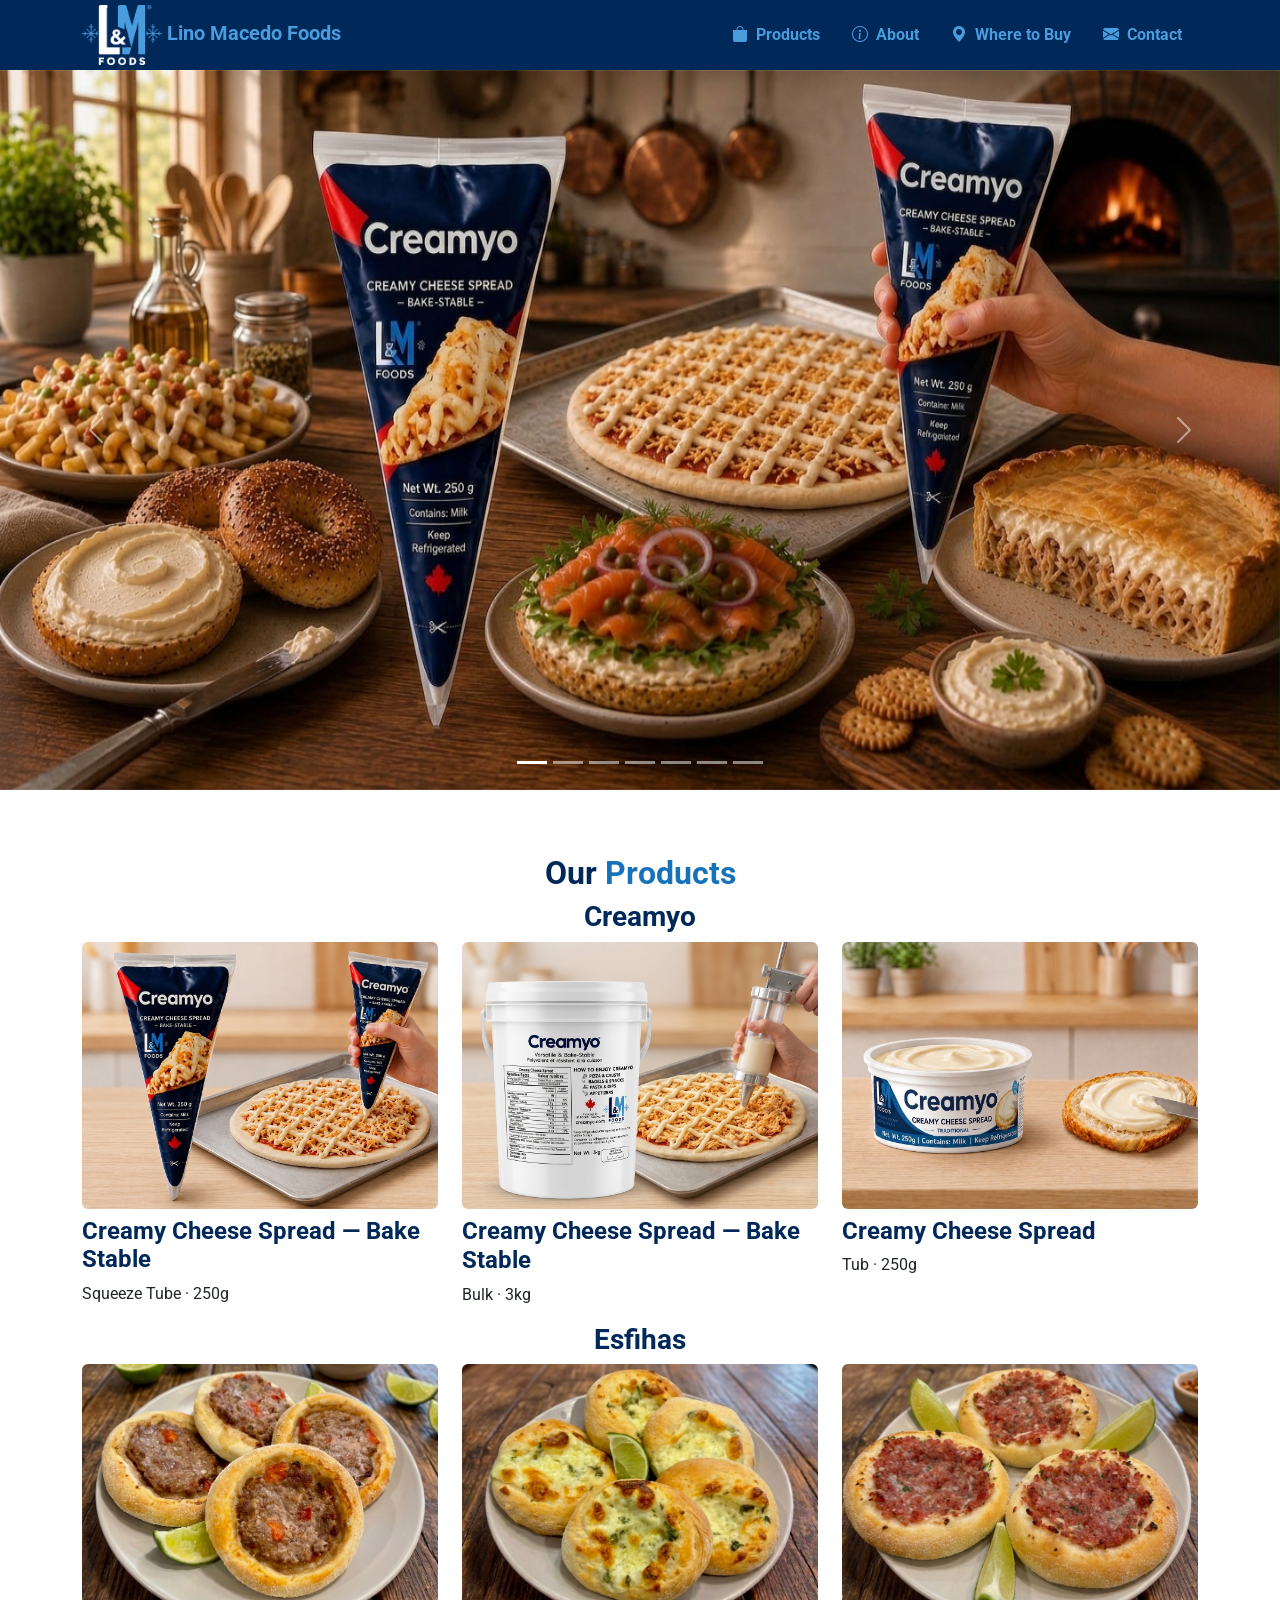
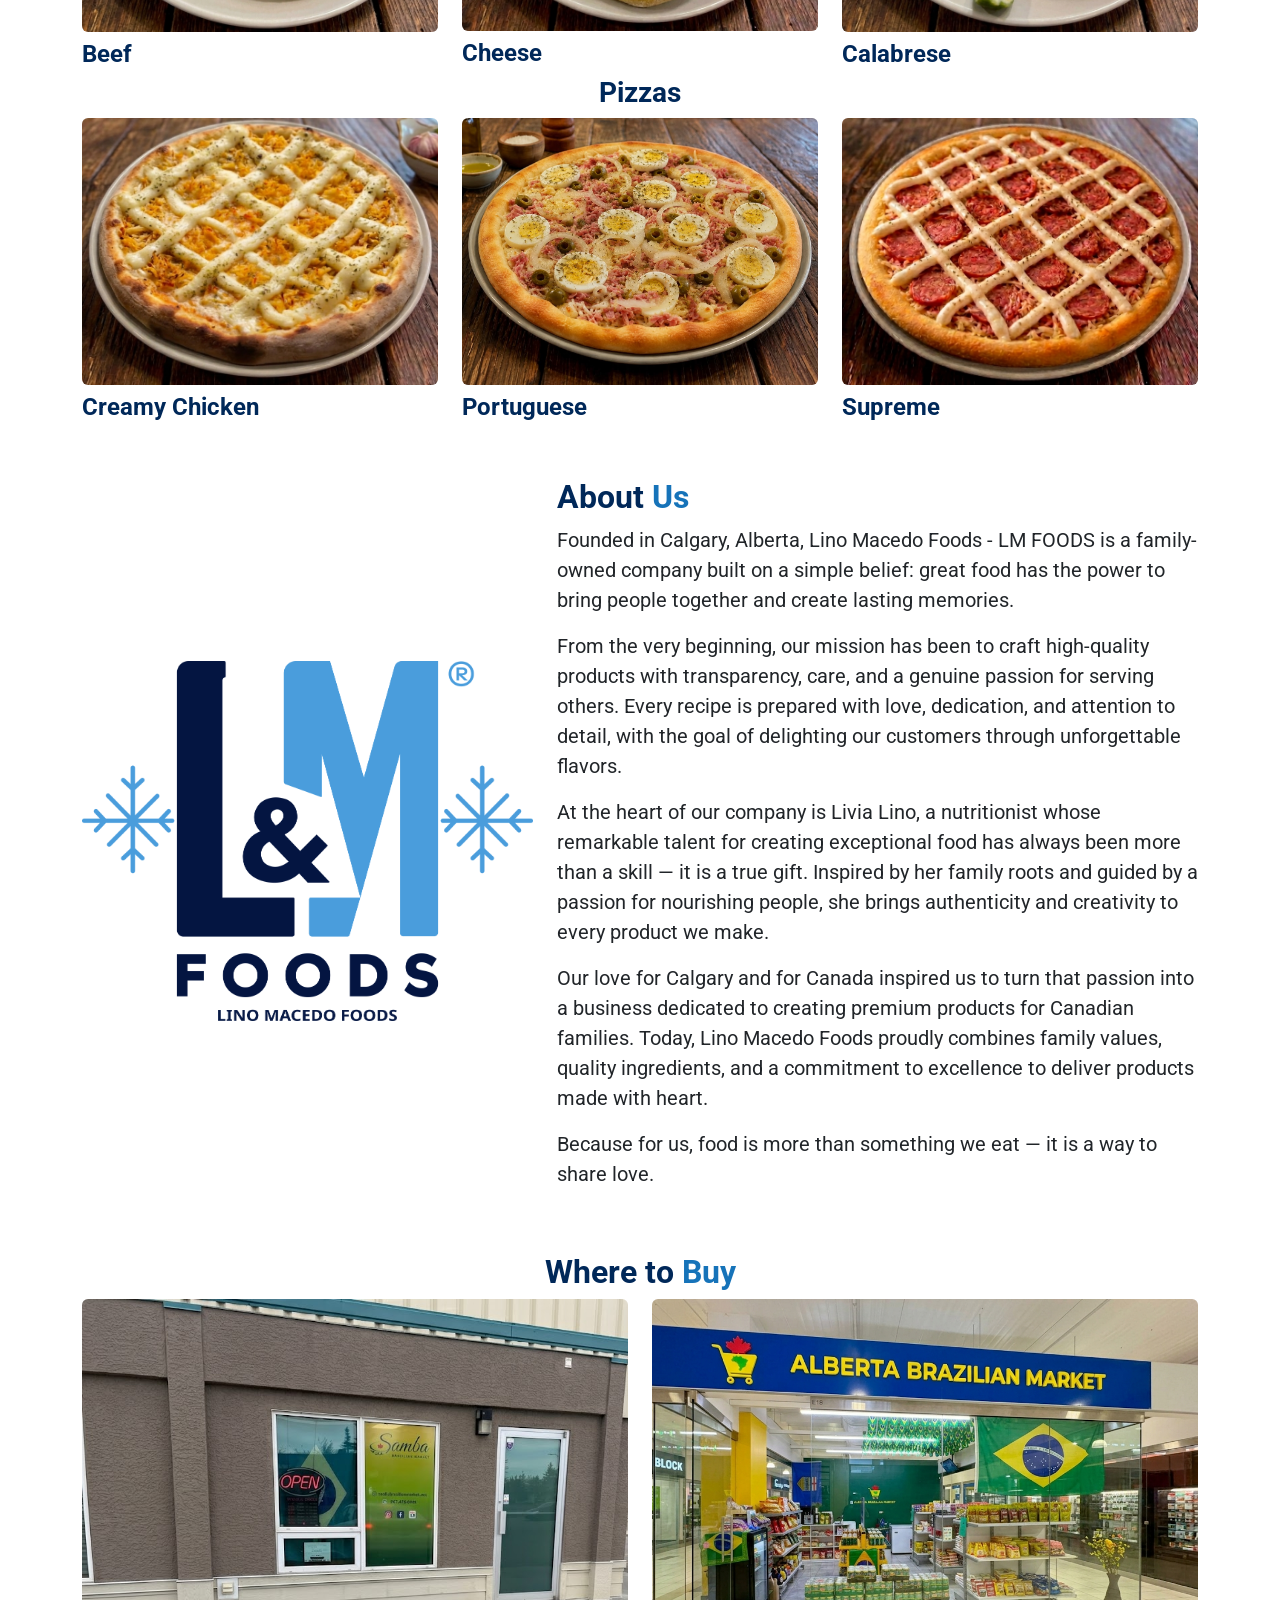
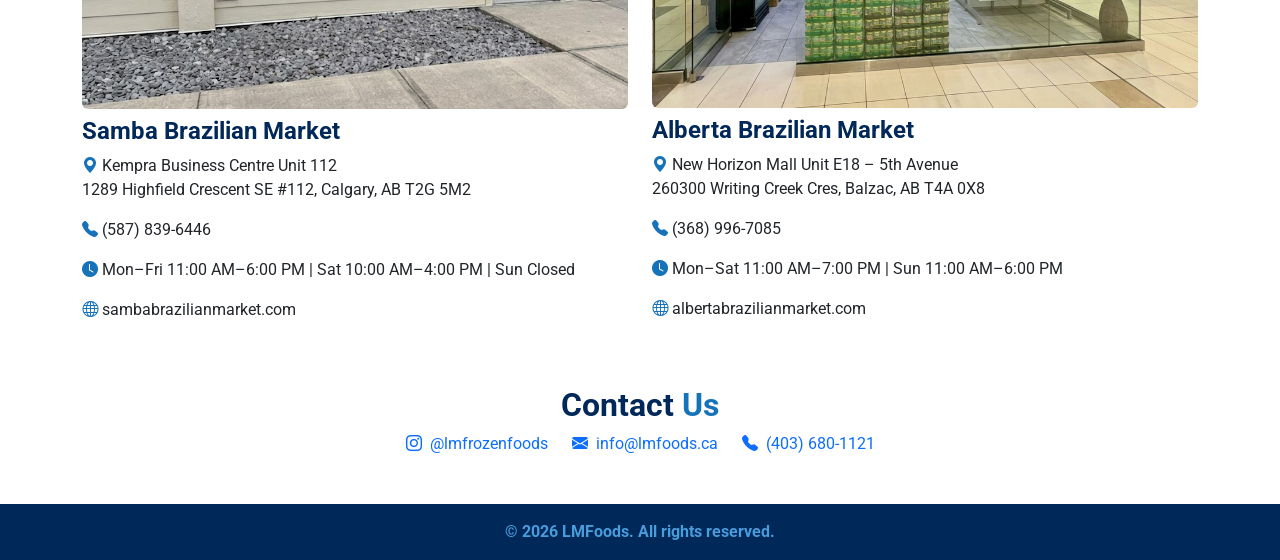
==== index.html @ 71b305c7 "adicionado telefone" ====
<!DOCTYPE html>
<html lang="pt-br">
<head>
    <meta charset="UTF-8">
    <meta name="viewport" content="width=device-width, initial-scale=1.0">
    <title>LM Foods</title>
    <link href="https://cdn.jsdelivr.net/npm/bootstrap@5.3.3/dist/css/bootstrap.min.css" rel="stylesheet" integrity="sha384-QWTKZyjpPEjISv5WaRU9OFeRpok6YctnYmDr5pNlyT2bRjXh0JMhjY6hW+ALEwIH" crossorigin="anonymous">
    <link rel="preconnect" href="https://fonts.googleapis.com">
    <link rel="preconnect" href="https://fonts.gstatic.com" crossorigin>
    <link href="https://fonts.googleapis.com/css2?family=Pacifico&family=Roboto:wght@400;700&display=swap" rel="stylesheet">
    <link rel="stylesheet" href="https://cdn.jsdelivr.net/npm/bootstrap-icons@1.11.3/font/bootstrap-icons.min.css">
    <!-- o main.css deve ser o último, pois precisa carregar os arquivos externos primeiro -->
    <link rel="stylesheet" href="css/styles.css">
</head>
<body>
    <header class="navbar navbar-expand-lg sticky-top p-0" id="cabecalho">
        <div class="container">
            <!-- m-0 retira a margem padrão do navbar-brand, centralizando o título na vertical -->
            <h1 class="navbar-brand m-0 fw-bold fs-10">
                <img src="imgs/LogoSimples_dark.png" alt="LMFoods">
                Lino Macedo Foods
            </h1>
            <button class="navbar-toggler" data-bs-toggle="collapse" data-bs-target="#menu-nav">
                <span class="navbar-dark navbar-toggler-icon"></span>
            </button>
            <nav class="navbar-collapse collapse justify-content-end" id="menu-nav">
                <!-- d-block deixa os itens um abaixo do outro, d-md-flex deixa os itens lado a lado para telas médias ou maiores -->
                <ul class="nav nav-pills d-block d-md-flex">
                    <li class="nav-item fw-bold">
                        <a href="#products" class="nav-link">
                            <i class="bi bi-bag-fill me-1"></i>
                            Products
                        </a>
                    </li>
                    <li class="nav-item fw-bold">
                        <a href="#about" class="nav-link">
                            <i class="bi bi-info-circle me-1"></i>
                            About
                        </a>
                    </li>
                    <li class="nav-item fw-bold">
                        <a href="#buy" class="nav-link">
                            <i class="bi bi-geo-alt-fill me-1"></i>
                            Where to Buy
                        </a>
                    </li>
                    <li class="nav-item fw-bold">
                        <a href="#contact" class="nav-link">
                            <i class="bi bi-envelope-fill me-1"></i>
                            Contact
                        </a>
                    </li>
                </ul>
            </nav>
        </div>
    </header>

    <!-- Todas as seções devem estar dentro dessa div com spy para funcionar o destaque da seção na navbar -->
    <div data-bs-spy="scroll" data-bs-target="cabecalho" data-bs-smooth-scroll="true">
        <section class="mb-5">
            <!-- Carousel -->
            <div class="carousel slide" data-bs-ride="carousel" id="carousel">
                <div class="carousel-inner">
                    <div class="carousel-item active" data-bs-interval="4000">
                        <img src="slides/slide_bake.png" alt="">
                    </div>
                    <div class="carousel-item" data-bs-interval="4000">
                        <img src="slides/slide_spread2.png" alt="">
                    </div>
                    <div class="carousel-item" data-bs-interval="4000">
                        <img src="slides/slide_spread.png" alt="">
                    </div>
                    <div class="carousel-item" data-bs-interval="4000">
                        <img src="slides/esfiha.png" alt="">
                    </div>
                    <div class="carousel-item" data-bs-interval="4000">
                        <img src="slides/pizza1.png" alt="">
                    </div>
                    <div class="carousel-item" data-bs-interval="4000">
                        <img src="slides/pizza2.png" alt="">
                    </div>
                    <div class="carousel-item" data-bs-interval="4000">
                        <img src="slides/pizza3.png" alt="">
                    </div>
                </div>
                
                <!-- Controles -->
                <button class="carousel-control-prev" type="button" data-bs-target="#carousel" data-bs-slide="prev">
                    <span class="carousel-control-prev-icon"></span>
                </button>
                <button class="carousel-control-next" type="button" data-bs-target="#carousel" data-bs-slide="next">
                    <span class="carousel-control-next-icon"></span>
                </button>
                
                <!-- Indicadores -->
                <div class="carousel-indicators">
                    <button type="button" data-bs-target="#carousel" data-bs-slide-to="0" class="active"></button>
                    <button type="button" data-bs-target="#carousel" data-bs-slide-to="1"></button>
                    <button type="button" data-bs-target="#carousel" data-bs-slide-to="2"></button>
                    <button type="button" data-bs-target="#carousel" data-bs-slide-to="3"></button>
                    <button type="button" data-bs-target="#carousel" data-bs-slide-to="4"></button>
                    <button type="button" data-bs-target="#carousel" data-bs-slide-to="5"></button>
                    <button type="button" data-bs-target="#carousel" data-bs-slide-to="6"></button>
                </div>
            </div>
        </section>
        <section class="pt-3" id="products">
            <!-- Products -->
            <div class="container">
                <div class="row">
                    <h2 class="fw-bold text-colored text-center">Our <span class="text-colored2">Products</span></h2>
                </div>

                <!-- Creamyo -->
                <h3 class="fw-bold text-colored text-center">Creamyo</h3>
                <div class="row mt-6">
                    <div class="col-md-4">
                        <img src="products/creamyo/bake.png" alt="" class="d-block w-100 rounded mb-2">
                        <h3 class="fw-bold text-colored fs-4">
                            <i class="bi"></i>
                            Creamy Cheese Spread — Bake Stable
                        </h3>
                        <p>Squeeze Tube · 250g</p>
                    </div>
                    <div class="col-md-4">
                        <img src="products/creamyo/bake3.png" alt="" class="d-block w-100 rounded mb-2">
                        <h3 class="fw-bold text-colored fs-4">
                            <i class="bi"></i>
                            Creamy Cheese Spread — Bake Stable
                        </h3>
                        <p>Bulk · 3kg</p>
                    </div>
                    <div class="col-md-4">
                        <img src="products/creamyo/spread.png" alt="" class="d-block w-100 rounded mb-2">
                        <h3 class="fw-bold text-colored fs-4">
                            <i class="bi"></i>
                            Creamy Cheese Spread
                        </h3>
                        <p>Tub · 250g</p>
                    </div>
                </div>

                <!-- Esfihas -->
                <h3 class="fw-bold text-colored text-center">Esfihas</h3>
                <div class="row mt-6">
                    <div class="col-md-4">
                        <img src="products/esfihas/beef.png" alt="" class="d-block w-100 rounded mb-2">
                        <h3 class="fw-bold text-colored fs-4">
                            <i class="bi"></i>
                            Beef
                        </h3>
                    </div>
                    <div class="col-md-4">
                        <img src="products/esfihas/cheese.png" alt="" class="d-block w-100 rounded mb-2">
                        <h3 class="fw-bold text-colored fs-4">
                            <i class="bi"></i>
                            Cheese
                        </h3>
                    </div>
                    <div class="col-md-4">
                        <img src="products/esfihas/calabrese.png" alt="" class="d-block w-100 rounded mb-2">
                        <h3 class="fw-bold text-colored fs-4">
                            <i class="bi"></i>
                            Calabrese
                        </h3>
                    </div>
                </div>

                <!-- Pizzas -->
                <h3 class="fw-bold text-colored text-center">Pizzas</h3>
                <div class="row mt-6">
                    <div class="col-md-4">
                        <img src="products/pizzas/chiken.png" alt="" class="d-block w-100 rounded mb-2">
                        <h3 class="fw-bold text-colored fs-4">
                            <i class="bi"></i>
                            Creamy Chicken
                        </h3>
                    </div>
                    <div class="col-md-4">
                        <img src="products/pizzas/portuguese.jpeg" alt="" class="d-block w-100 rounded mb-2">
                        <h3 class="fw-bold text-colored fs-4">
                            <i class="bi"></i>
                            Portuguese
                        </h3>
                    </div>
                    <div class="col-md-4">
                        <img src="products/pizzas/supreme.png" alt="" class="d-block w-100 rounded mb-2">
                        <h3 class="fw-bold text-colored fs-4">
                            <i class="bi"></i>
                            Supreme
                        </h3>
                    </div>
                </div>
            </div>
        </section>

        <!-- Seção About -->
        <section id="about" class="pt-5">
            <!-- <div class="py-5"> -->
                <div class="container">
                    <div class="row align-items-center">
                        <div class="col-md-5">
                            <!-- rounded deixa os cantos arredondados -->
                            <img src="imgs/logomarca_v1_crop.png" class="w-100 d-block rounded" alt="logo">
                        </div>
                        <div class="col-md-7 mt-3 mt-md-0">
                            <h2 class="fw-bold text-colored">About <span class="text-colored2">Us</span></h2>
                            <!-- <h3 class="text-colored3">Bringing the heart of Brazilian flavors to your table</h3> -->
                            <p class="fs-5">Founded in Calgary, Alberta, Lino Macedo Foods - LM FOODS is a family-owned company built on a simple belief: great food has the power to bring people together and create lasting memories.</p>

                            <p class="fs-5">From the very beginning, our mission has been to craft high-quality products with transparency, care, and a genuine passion for serving others. Every recipe is prepared with love, dedication, and attention to detail, with the goal of delighting our customers through unforgettable flavors.</p>

                            <p class="fs-5">At the heart of our company is Livia Lino, a nutritionist whose remarkable talent for creating exceptional food has always been more than a skill — it is a true gift. Inspired by her family roots and guided by a passion for nourishing people, she brings authenticity and creativity to every product we make.</p>

                            <p class="fs-5">Our love for Calgary and for Canada inspired us to turn that passion into a business dedicated to creating premium products for Canadian families. Today, Lino Macedo Foods proudly combines family values, quality ingredients, and a commitment to excellence to deliver products made with heart.</p>

                            <p class="fs-5">Because for us, food is more than something we eat — it is a way to share love.</p>
                        </div>
                    </div>
                </div>
            <!-- </div> -->
        </section>

        <!-- Seção Buy -->
        <section id="buy" class="pt-5">
            <div class="container">
                <div class="row">
                    <h2 class="fw-bold text-colored text-center">Where to <span class="text-colored2">Buy</span></h2>
                </div>
                <div class="row mt-6">
                    <div class="col-md-6">
                        <img src="places/samba.jpg" alt="" class="d-block w-100 rounded mb-2">
                        <h3 class="fw-bold text-colored fs-4">
                            <i class="bi"></i>
                            Samba Brazilian Market
                        </h3>
                        <p>
                            <i class="bi bi-geo-alt-fill icon-color"></i> Kempra Business Centre Unit 112<br> 1289 Highfield Crescent SE #112, Calgary, AB T2G 5M2
                        </p>
                        <p>
                            <i class="bi bi-telephone-fill icon-color"></i> (587) 839-6446
                        </p>
                        <p>
                            <i class="bi bi-clock-fill icon-color"></i> Mon–Fri 11:00 AM–6:00 PM | Sat 10:00 AM–4:00 PM | Sun Closed
                        </p>
                        <p>
                            <i class="bi bi-globe icon-color"></i> sambabrazilianmarket.com
                        </p>
                    </div>
                    <div class="col-md-6">
                        <img src="places/abm.png"" class="d-block w-100 rounded mb-2">
                        <h3 class="fw-bold text-colored fs-4">
                            <i class="bi"></i>
                            Alberta Brazilian Market
                        </h3>
                        <p>
                            <i class="bi bi-geo-alt-fill icon-color"></i> New Horizon Mall Unit E18 – 5th Avenue<br>
                            260300 Writing Creek Cres, Balzac, AB T4A 0X8
                        </p>
                        <p>
                            <i class="bi bi-telephone-fill icon-color"></i> (368) 996-7085
                        </p>
                        <p>
                            <i class="bi bi-clock-fill icon-color"></i> Mon–Sat 11:00 AM–7:00 PM | Sun 11:00 AM–6:00 PM
                        </p>
                        <p>
                            <i class="bi bi-globe icon-color"></i> albertabrazilianmarket.com
                        </p>
                    </div>
                </div>
            </div>
        </section>

        <!-- Seção contato -->
        <section id="contact" class="py-5">
            <div class="container">
                <div class="row">
                    <h2 class="fw-bold text-colored text-center">Contact <span class="text-colored2">Us</span></h2>
                </div>
                <div class="d-flex justify-content-center gap-4">
                    <a href="https://instagram.com/lmfrozenfoods" target="_blank" class="text-decoration-none">
                        <i class="bi bi-instagram me-1"></i>
                        @lmfrozenfoods
                    </a>

                    <a href="mailto:contato@lmfoods.com" class="text-decoration-none">
                        <i class="bi bi-envelope-fill me-1"></i>
                        info@lmfoods.ca
                    </a>

                    <a href="mailto:contato@lmfoods.com" class="text-decoration-none">
                        <i class="bi bi-telephone-fill me-1"></i>
                        (403) 680-1121
                    </a>

                </div>
            </div>
        </section>
    </div>

    <footer class="footer">
        <p class="text-center fw-bold m-0">
            © 2026 LMFoods. All rights reserved.
        </p>
    </footer>

    <script src="https://cdn.jsdelivr.net/npm/bootstrap@5.3.3/dist/js/bootstrap.bundle.min.js" integrity="sha384-YvpcrYf0tY3lHB60NNkmXc5s9fDVZLESaAA55NDzOxhy9GkcIdslK1eN7N6jIeHz" crossorigin="anonymous"></script>
</body>
</html>
---- css/styles.css ----
/* Definição de cores */
:root {
    --cor-primaria: #002859;
    --cor-secundaria: #1673b9;
    --cor-terciaria: #4a9ddc;
}

body {
    font-family: Roboto, sans-serif;
}

.footer {
    background-color: var(--cor-primaria);
    padding: 16px;

    p {
        color: var(--cor-terciaria);
        
        a {
            /* text-decoration: none; */
            color: var(--cor-terciaria);
        }
    }
}

.navbar {
    background-color: var(--cor-primaria);
}

#cabecalho .nav .nav-link.active {
    background-color: var(--cor-terciaria);
    color: var(--cor-primaria);
}

#cabecalho img {
    width: 80px;
}

#cabecalho .nav .nav-link,
.navbar-brand,
.navbar-brand:hover{
    color: var(--cor-terciaria)
}

.navbar-toggler {
    background-color: var(--cor-secundaria)
}

.carousel-item img {
    /* height: 760px; */
    height: 720px;
    width: 100%;
}

.section-title {
    /* font-family: Pacifico, cursive; */
}

.text-colored {
    color: var(--cor-primaria);
}

.text-colored2 {
    color: var(--cor-secundaria);
}

.text-colored3 {
    color: var(--cor-terciaria);
}

/* Adicionar seções alternadas com o fundo colorido */
#sobre,
#cardapio,
#produtos {
    background-color: var(--cor-secundaria)
}

.nav-cardapio .nav-link.active,
.nav-cardapio .nav-link.active:hover,
#contato button {
    background-color: var(--cor-primaria);
    color: var(--cor-terciaria)
}

.nav-cardapio .nav-link:hover {
    color: var(--cor-primaria);
}

.social-link li {
    text-decoration: none;
    display: inline;
}

.social-link a {
    text-decoration: none;
}

.icon-color {
    color: var(--cor-secundaria);
}

@media (max-width: 767px){
    .carousel-item img {
        /* height: 160px; */
        height: 152px;
    }
}

/* #produtos {
    height: 768px;
} */
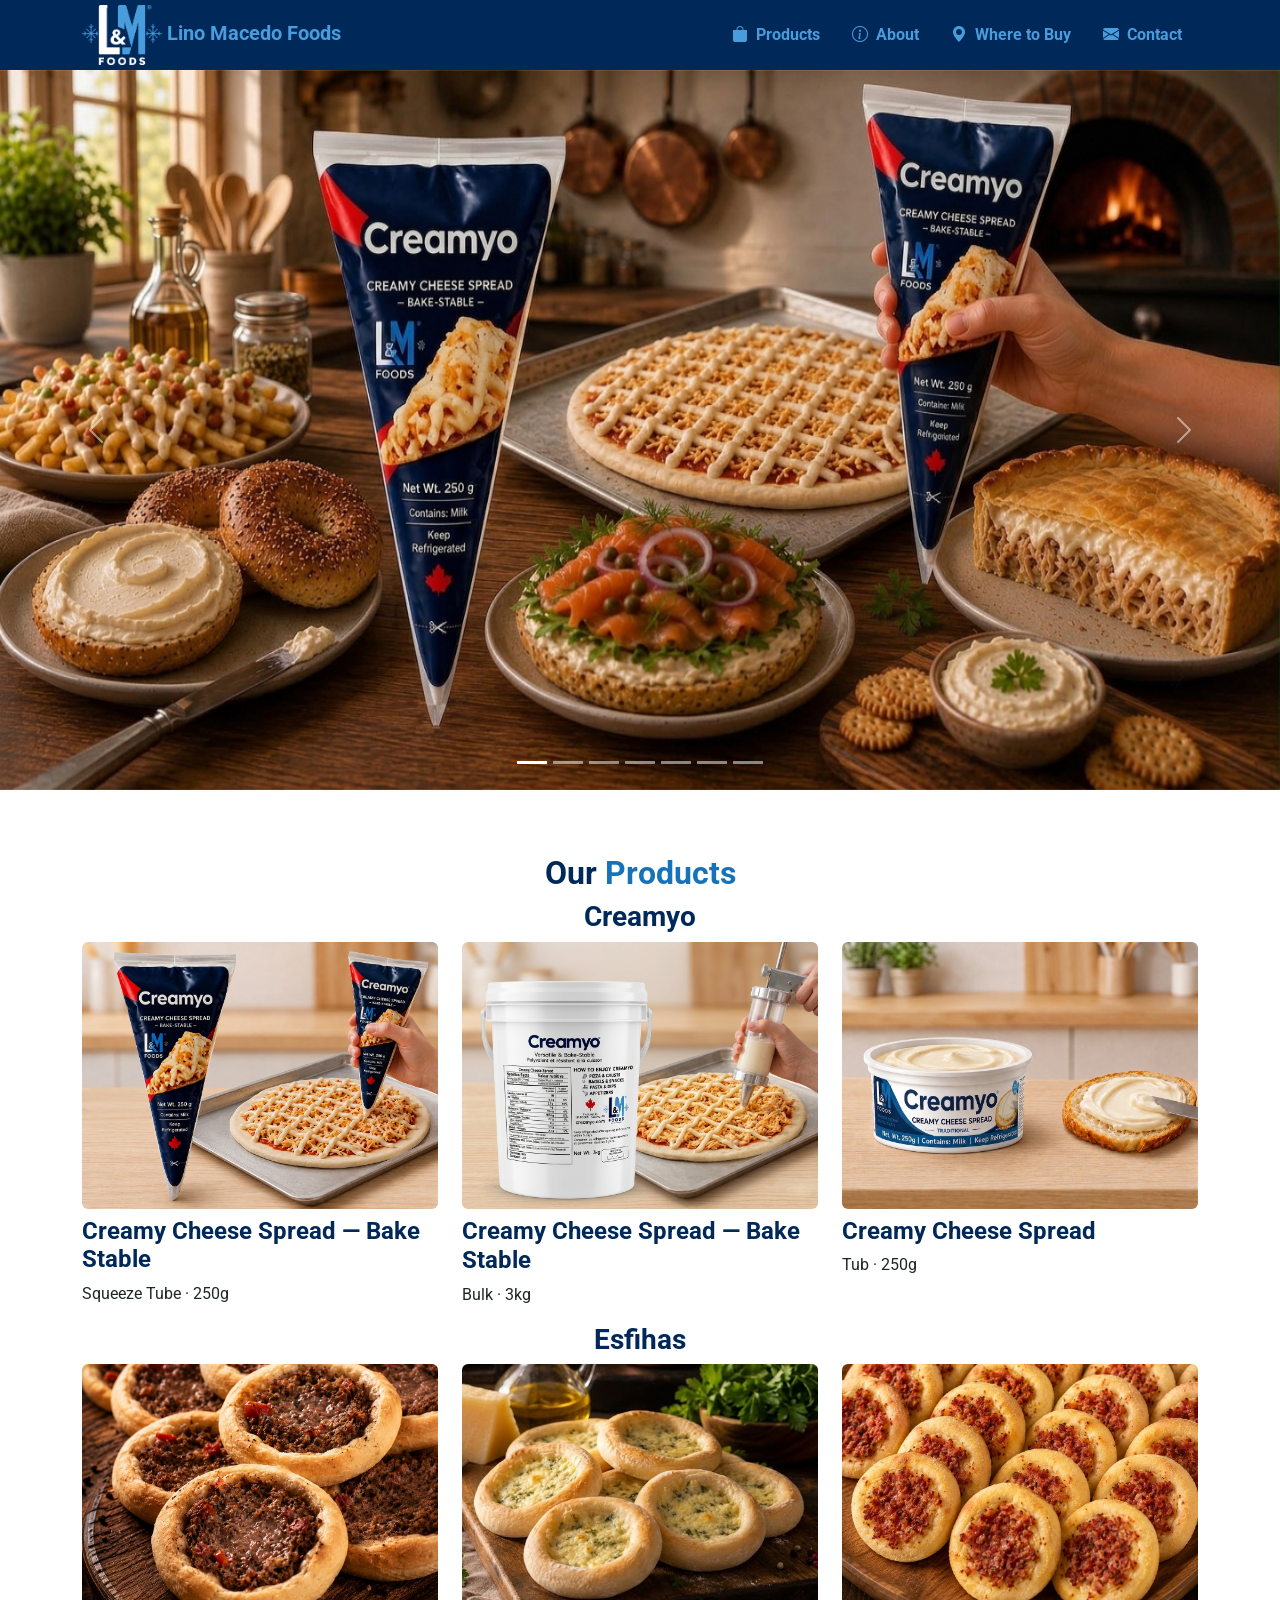
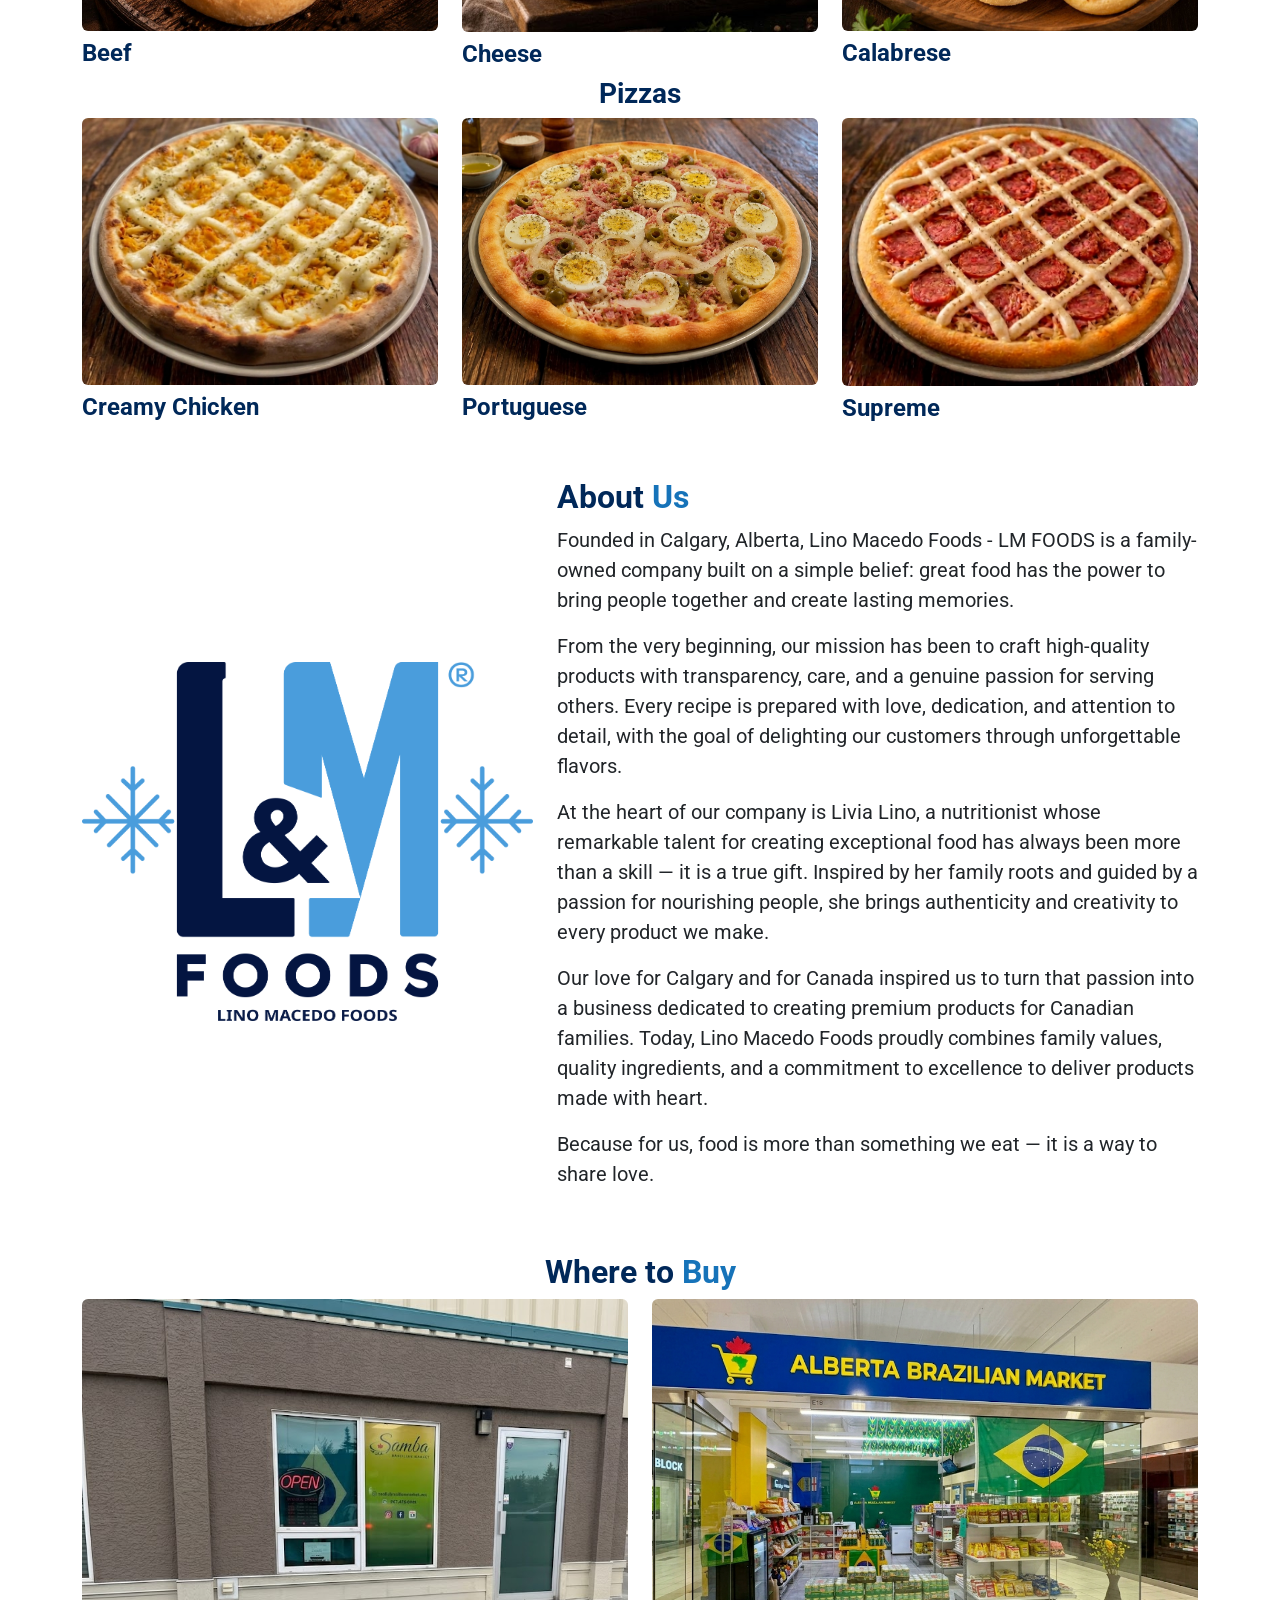
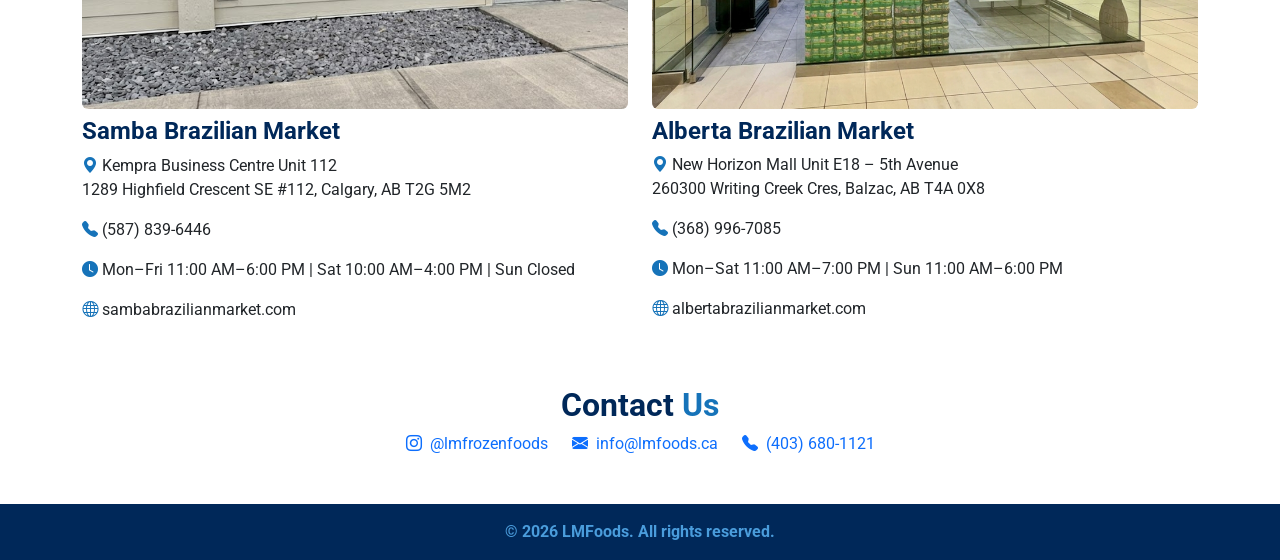
==== commit df9addcf: "favicon" ====
--- a/index.html
+++ b/index.html
@@ -11,6 +11,7 @@
     <link rel="stylesheet" href="https://cdn.jsdelivr.net/npm/bootstrap-icons@1.11.3/font/bootstrap-icons.min.css">
     <!-- o main.css deve ser o último, pois precisa carregar os arquivos externos primeiro -->
     <link rel="stylesheet" href="css/styles.css">
+    <link rel="icon" type="image/png" sizes="32x32" href="imgs/favicon/favicon.png">
 </head>
 <body>
     <header class="navbar navbar-expand-lg sticky-top p-0" id="cabecalho">
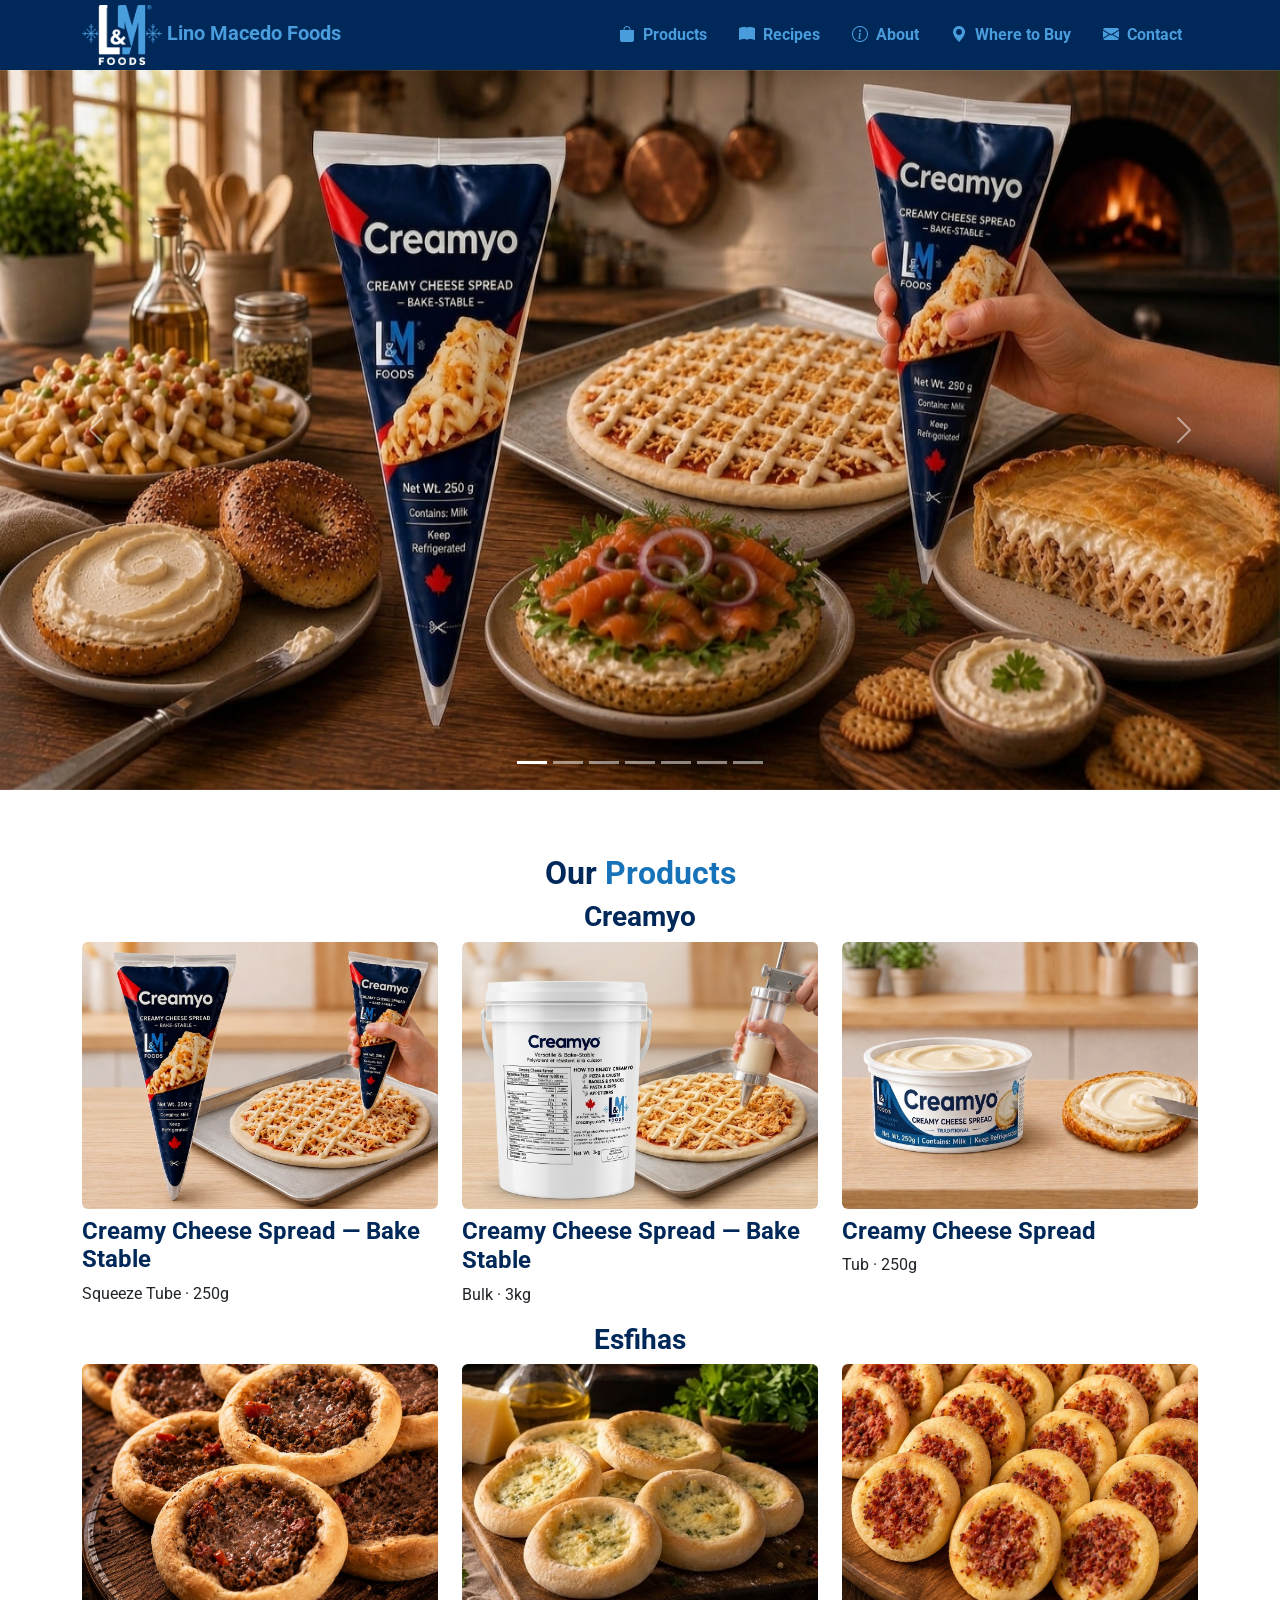
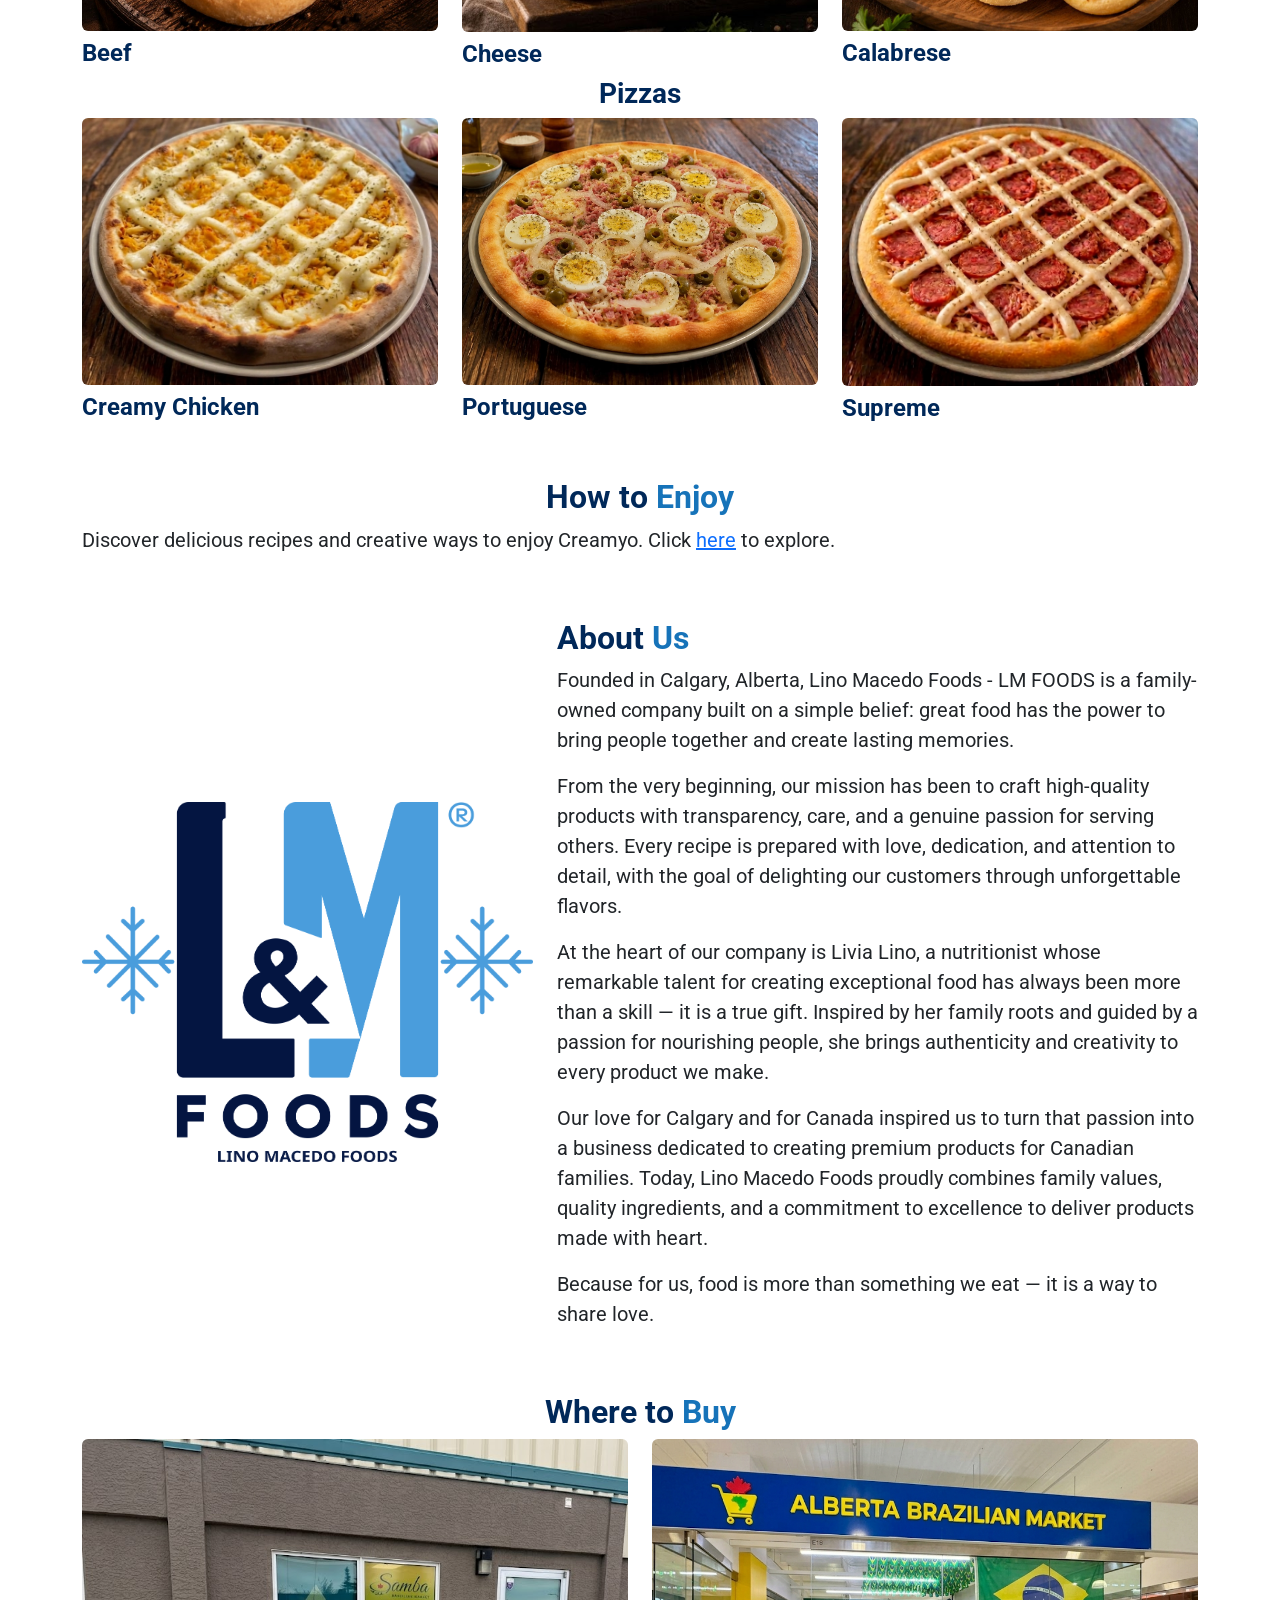
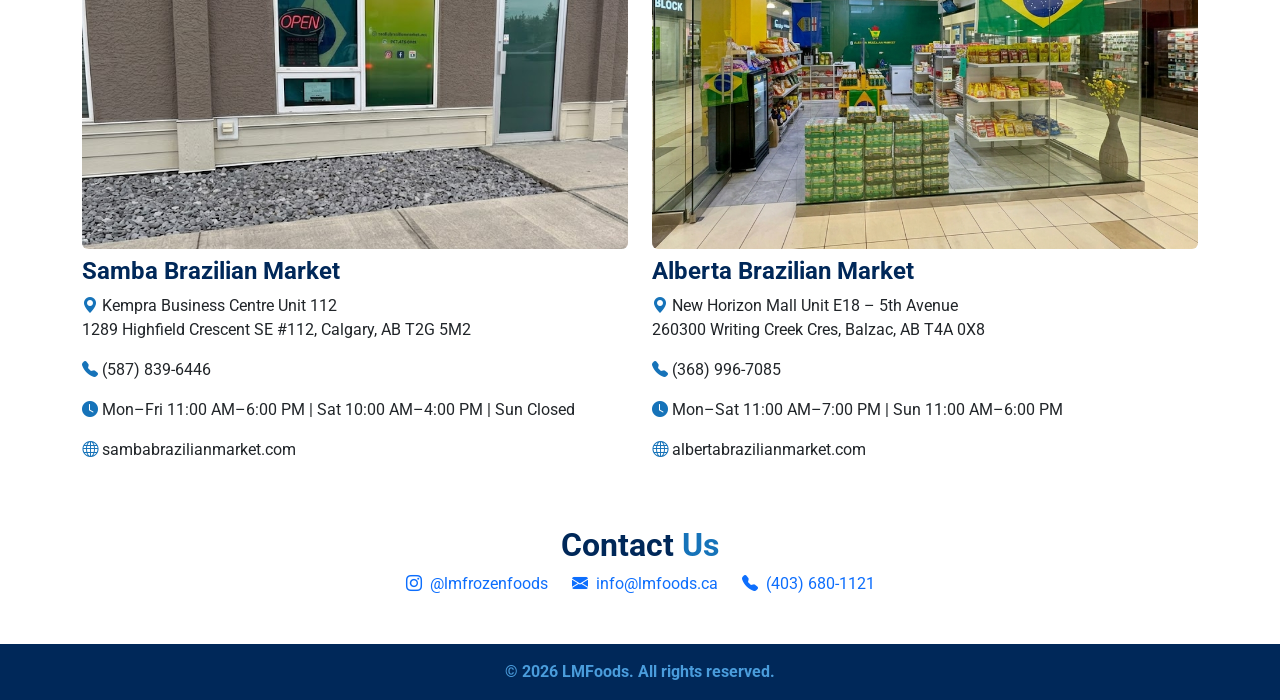
==== commit 5d47fc61: "página temporária de receitas" ====
--- a/index.html
+++ b/index.html
@@ -34,6 +34,12 @@
                         </a>
                     </li>
                     <li class="nav-item fw-bold">
+                        <a href="#recipes" class="nav-link">
+                            <i class="bi bi-book-fill me-1"></i>
+                            Recipes
+                        </a>
+                    </li>
+                    <li class="nav-item fw-bold">
                         <a href="#about" class="nav-link">
                             <i class="bi bi-info-circle me-1"></i>
                             About
@@ -195,6 +201,20 @@
             </div>
         </section>
 
+        <!-- Seção how to use -->
+        <section id="recipes" class="pt-5">
+            <div class="container">
+                <div class="row">
+                    <h2 class="fw-bold text-colored text-center">How to <span class="text-colored2">Enjoy</span></h2>
+                </div>
+                <div class="row">
+                    <p class="fs-5">
+                        Discover delicious recipes and creative ways to enjoy Creamyo. Click <a href="howtoenjoy.html">here</a> to explore.
+                    </p>
+                </div>
+            </div>
+        </section>
+
         <!-- Seção About -->
         <section id="about" class="pt-5">
             <!-- <div class="py-5"> -->
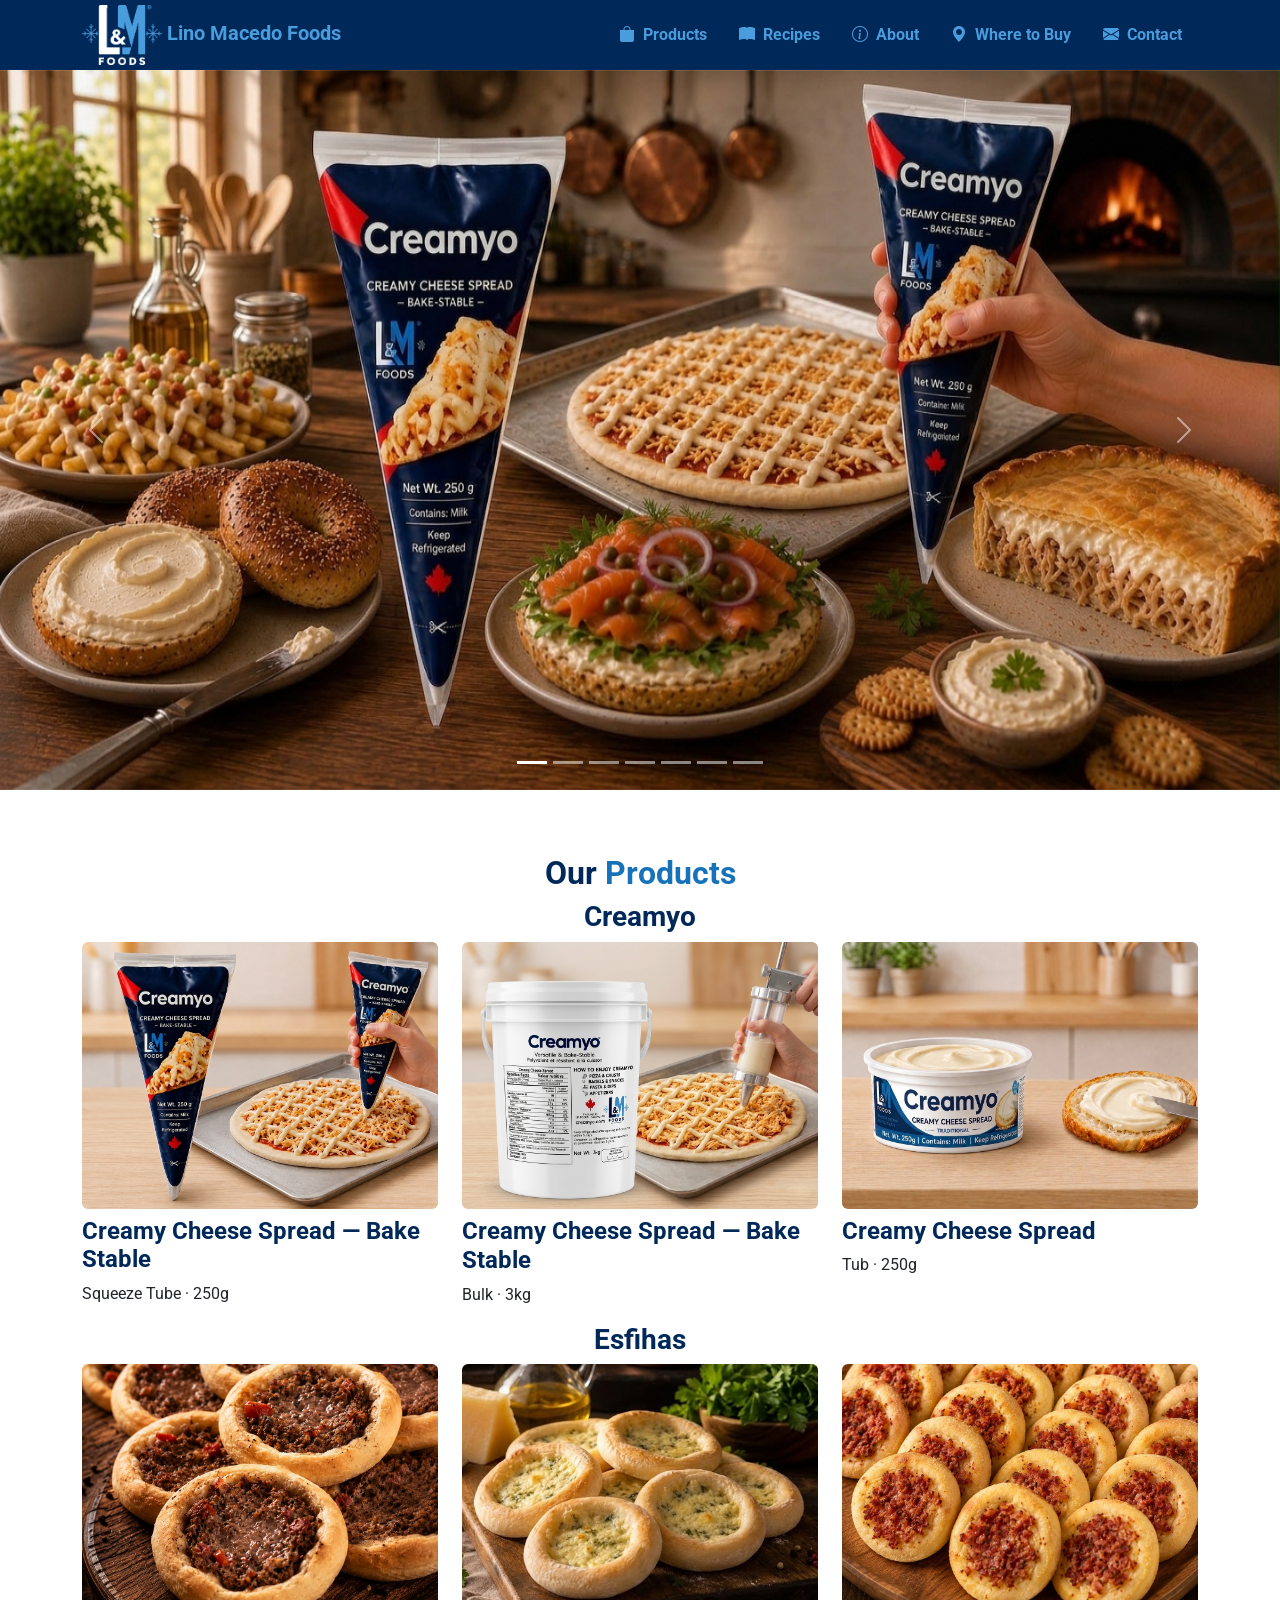
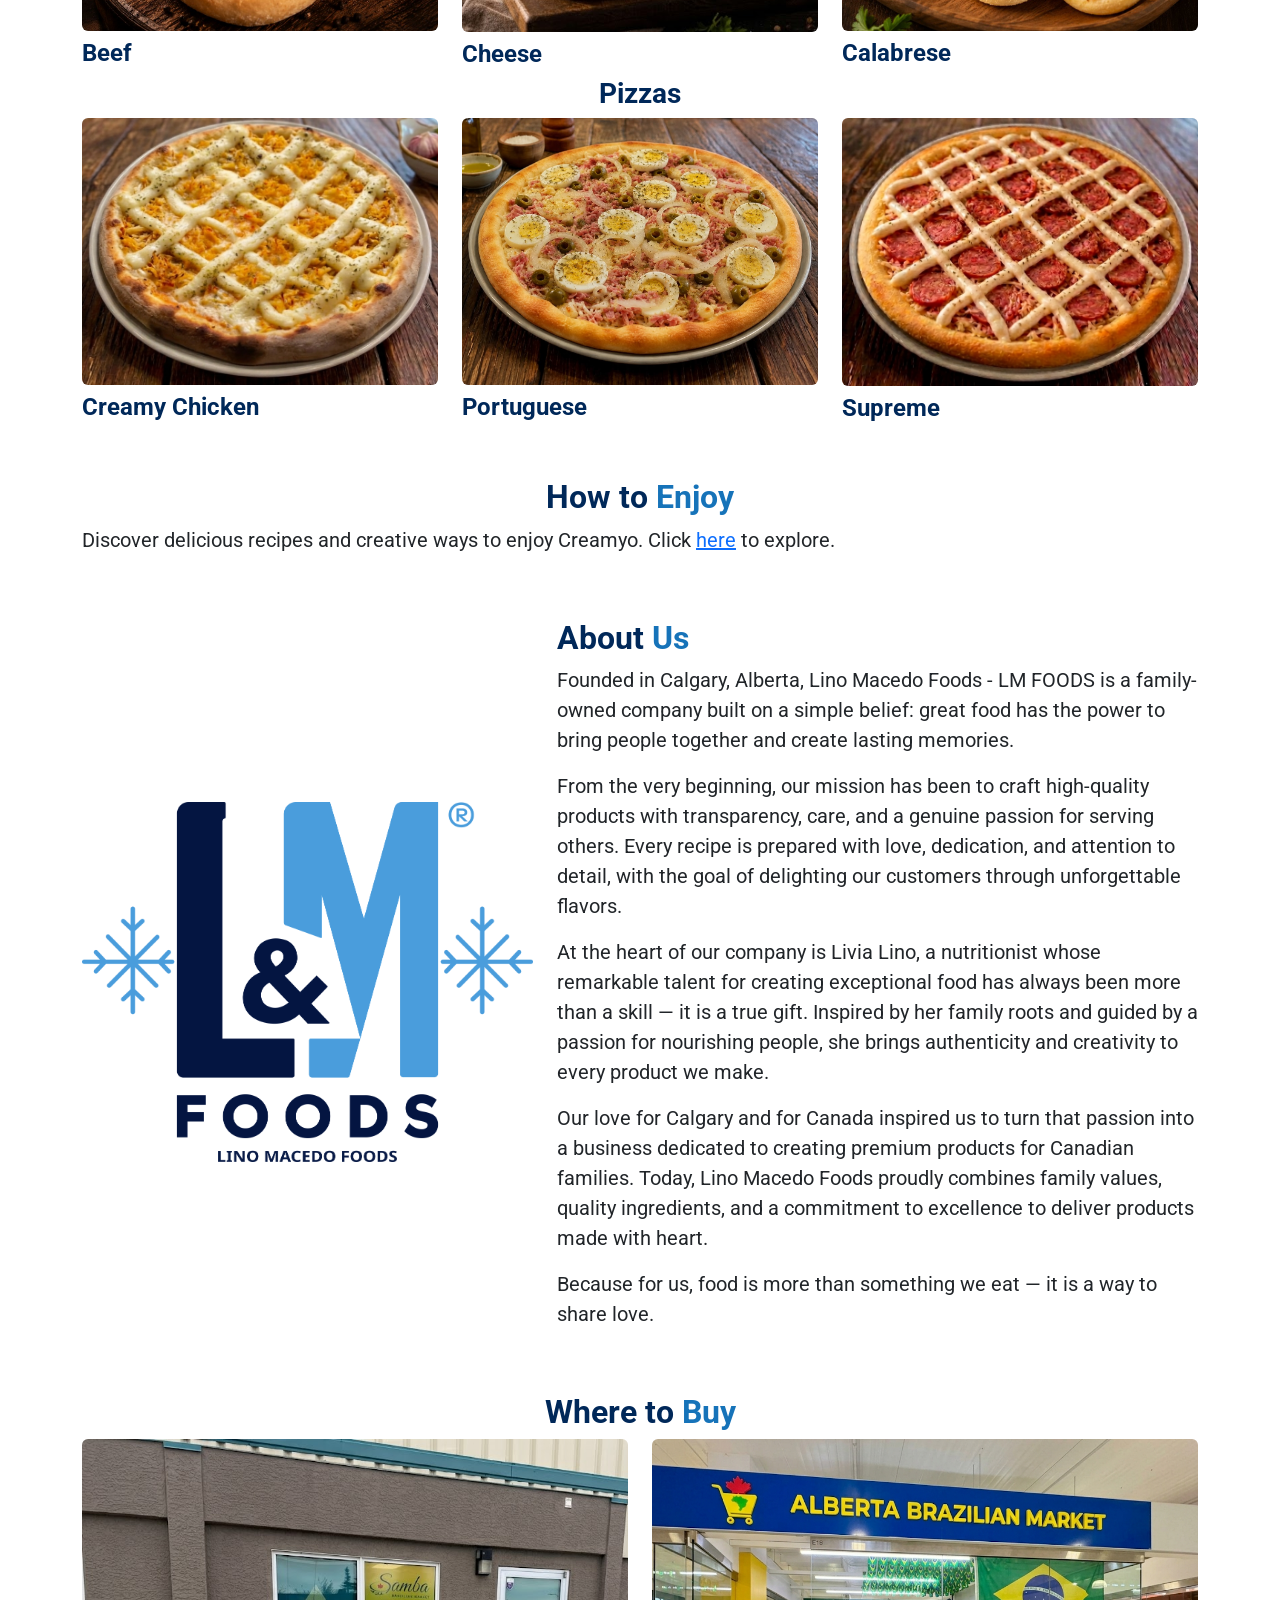
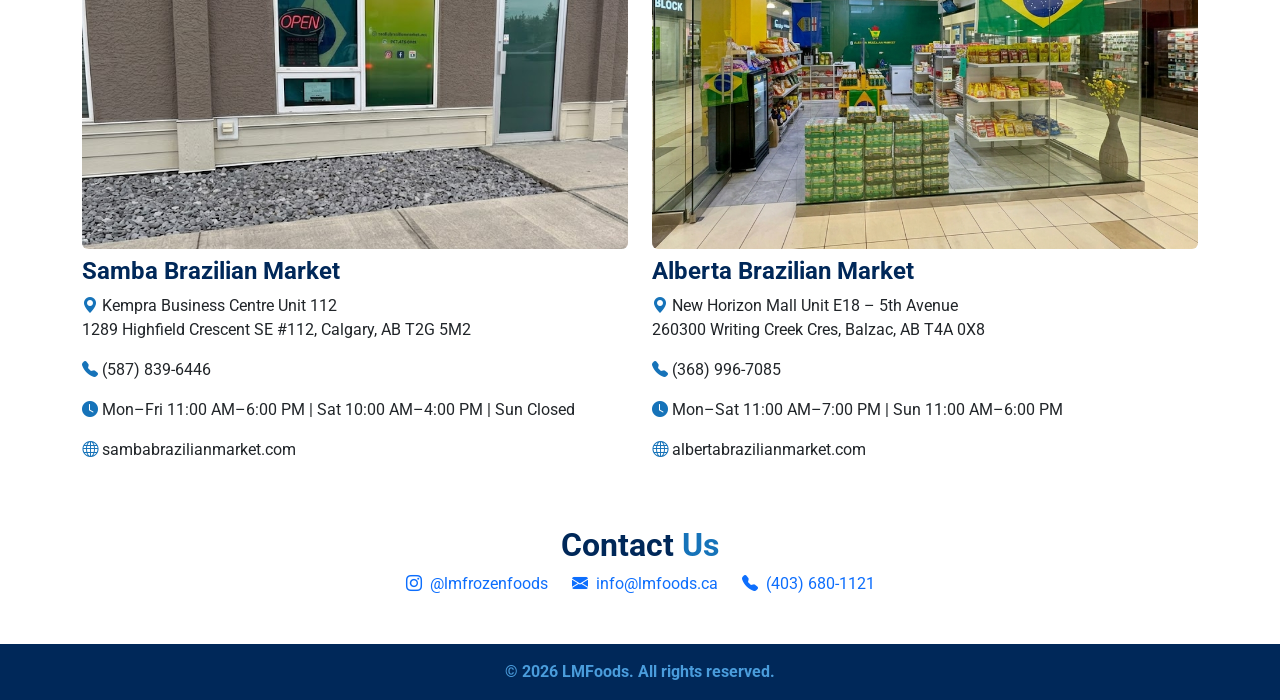
==== commit d9383f42: "ajuste no href do howtoenjoy" ====
--- a/index.html
+++ b/index.html
@@ -209,7 +209,7 @@
                 </div>
                 <div class="row">
                     <p class="fs-5">
-                        Discover delicious recipes and creative ways to enjoy Creamyo. Click <a href="howtoenjoy.html">here</a> to explore.
+                        Discover delicious recipes and creative ways to enjoy Creamyo. Click <a href="/howtoenjoy/">here</a> to explore.
                     </p>
                 </div>
             </div>
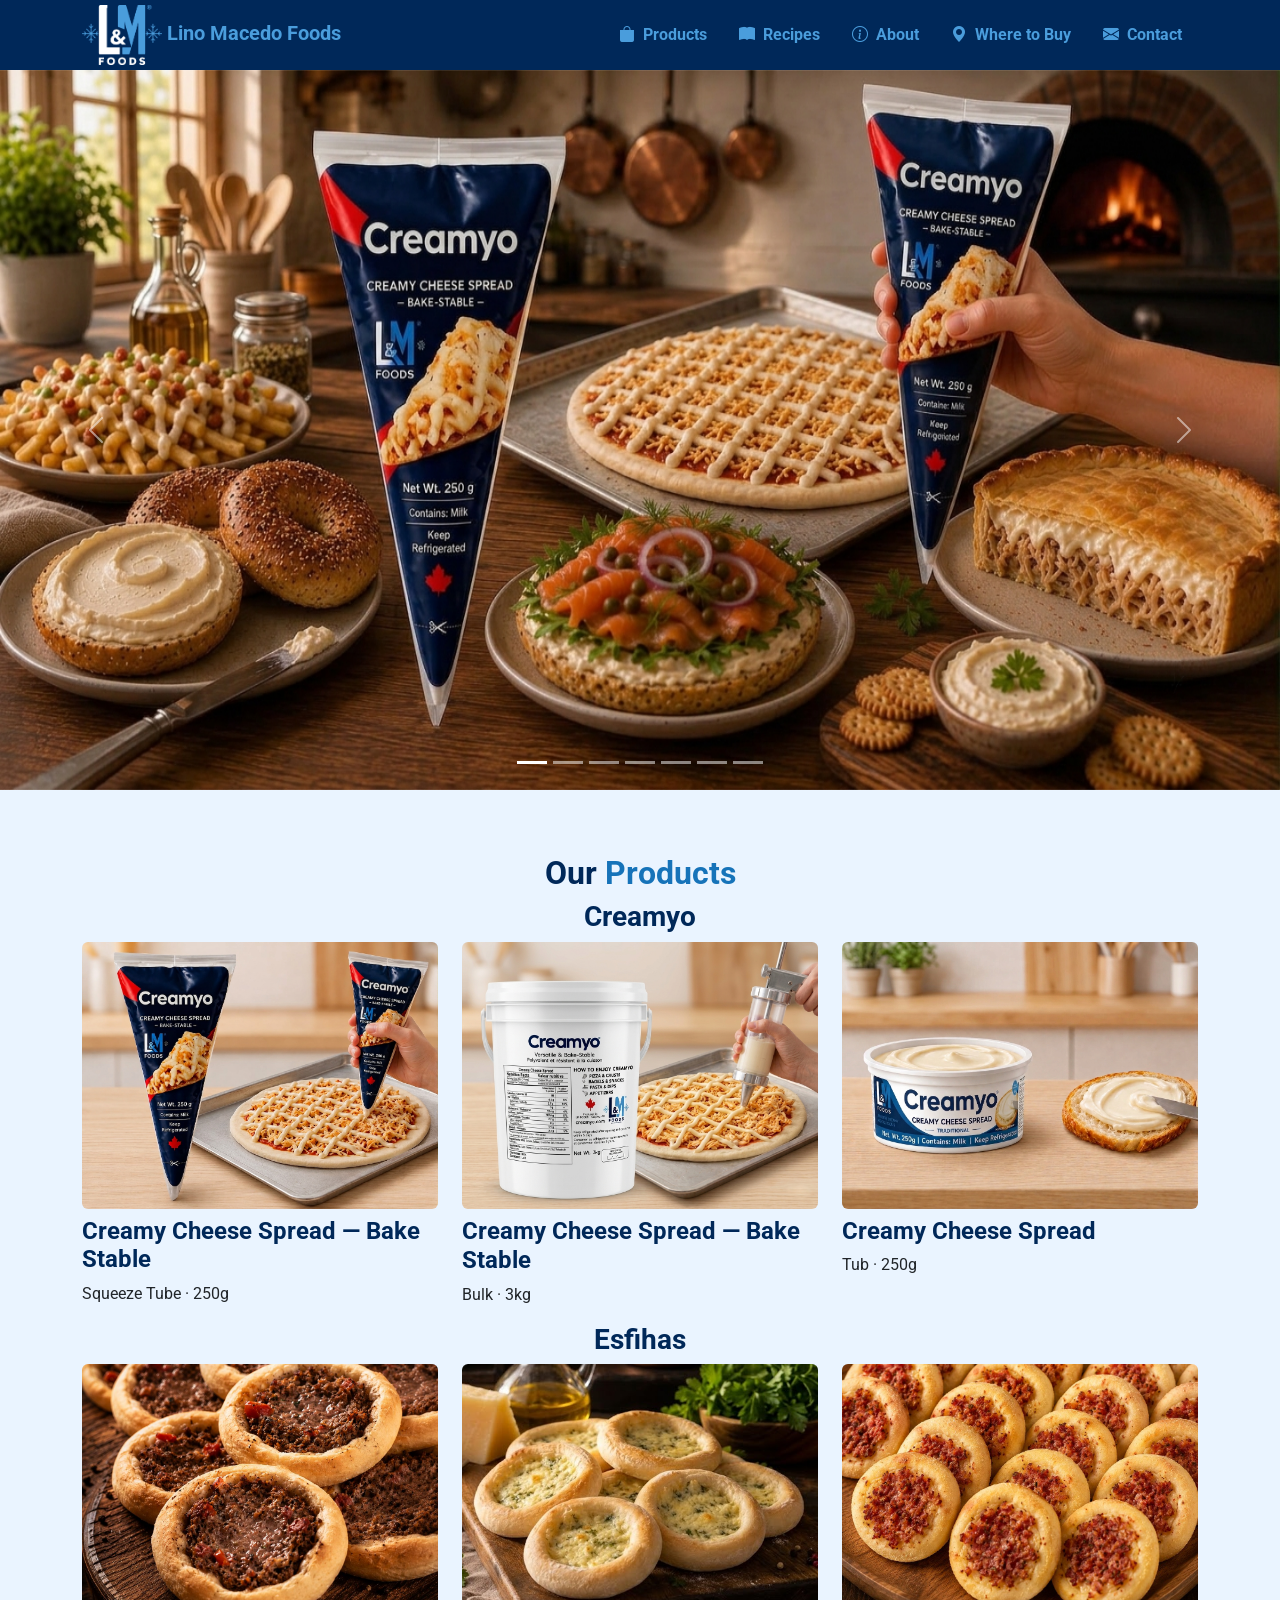
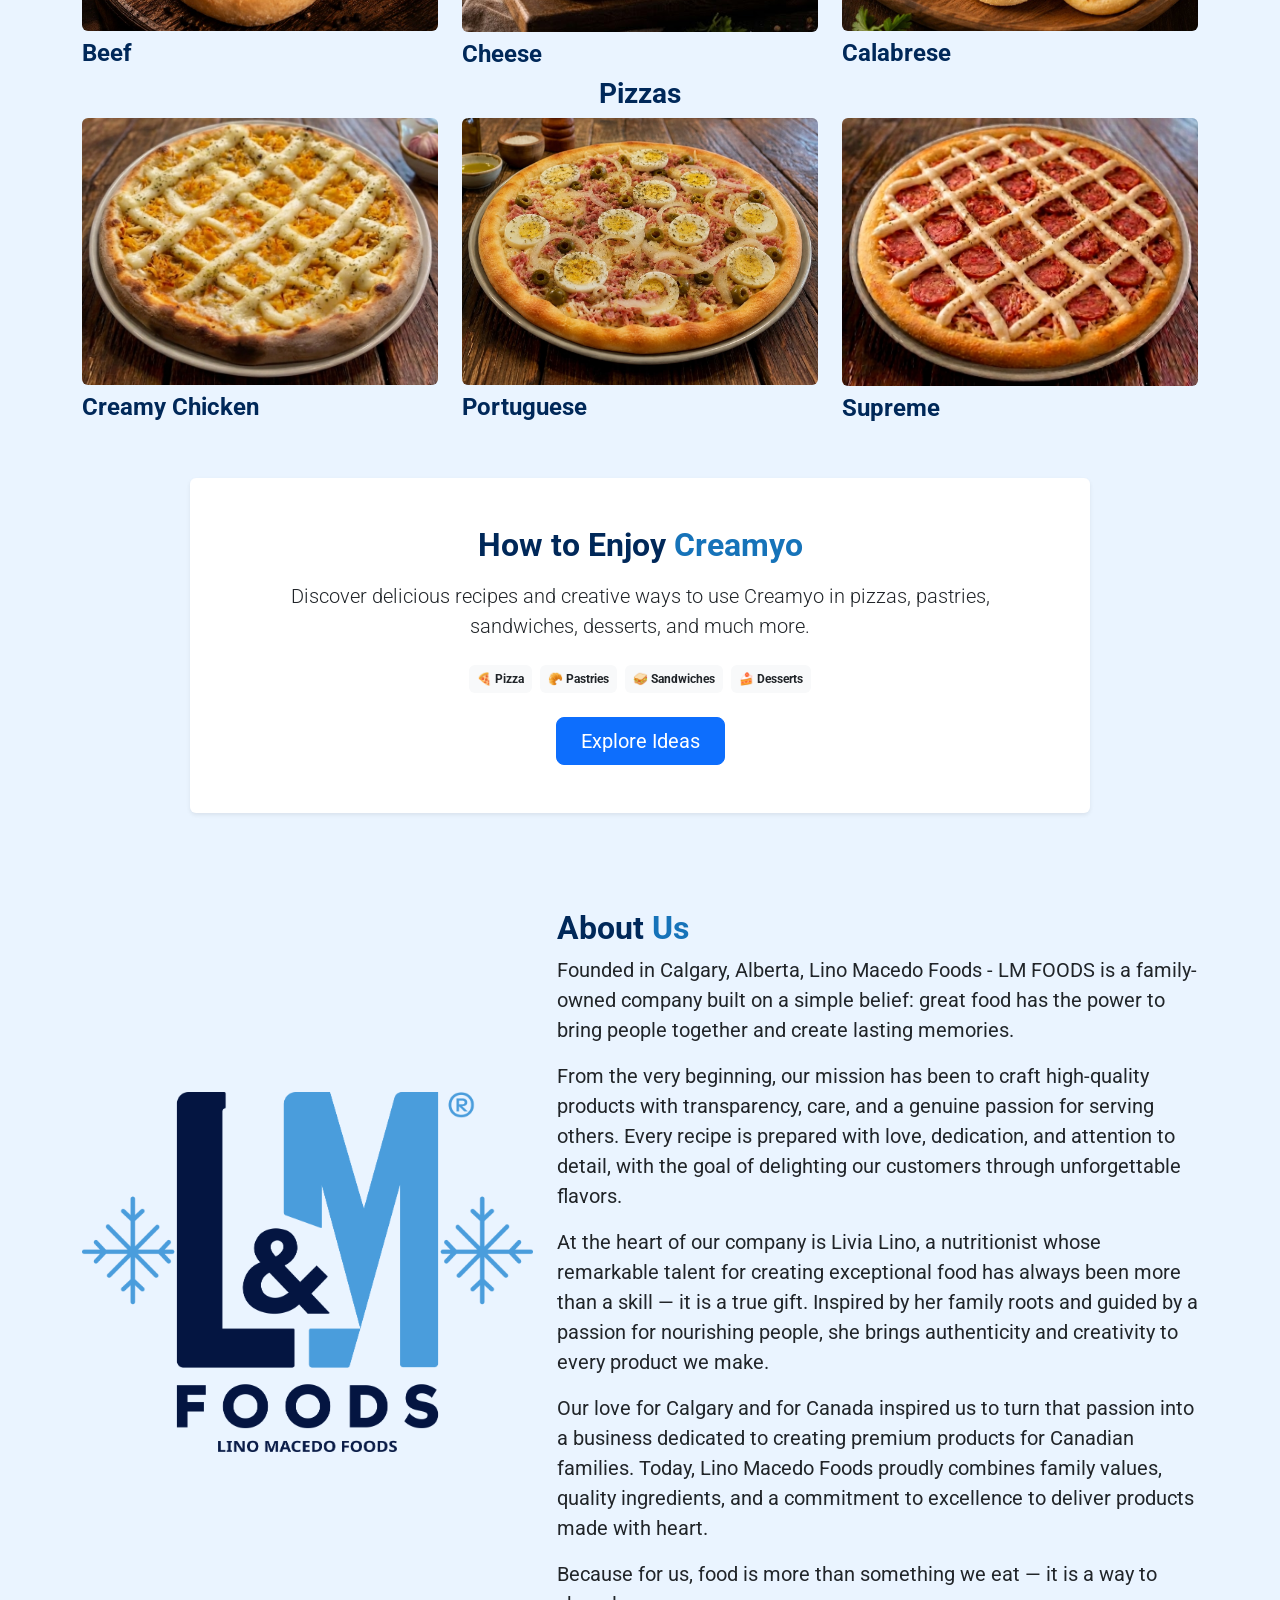
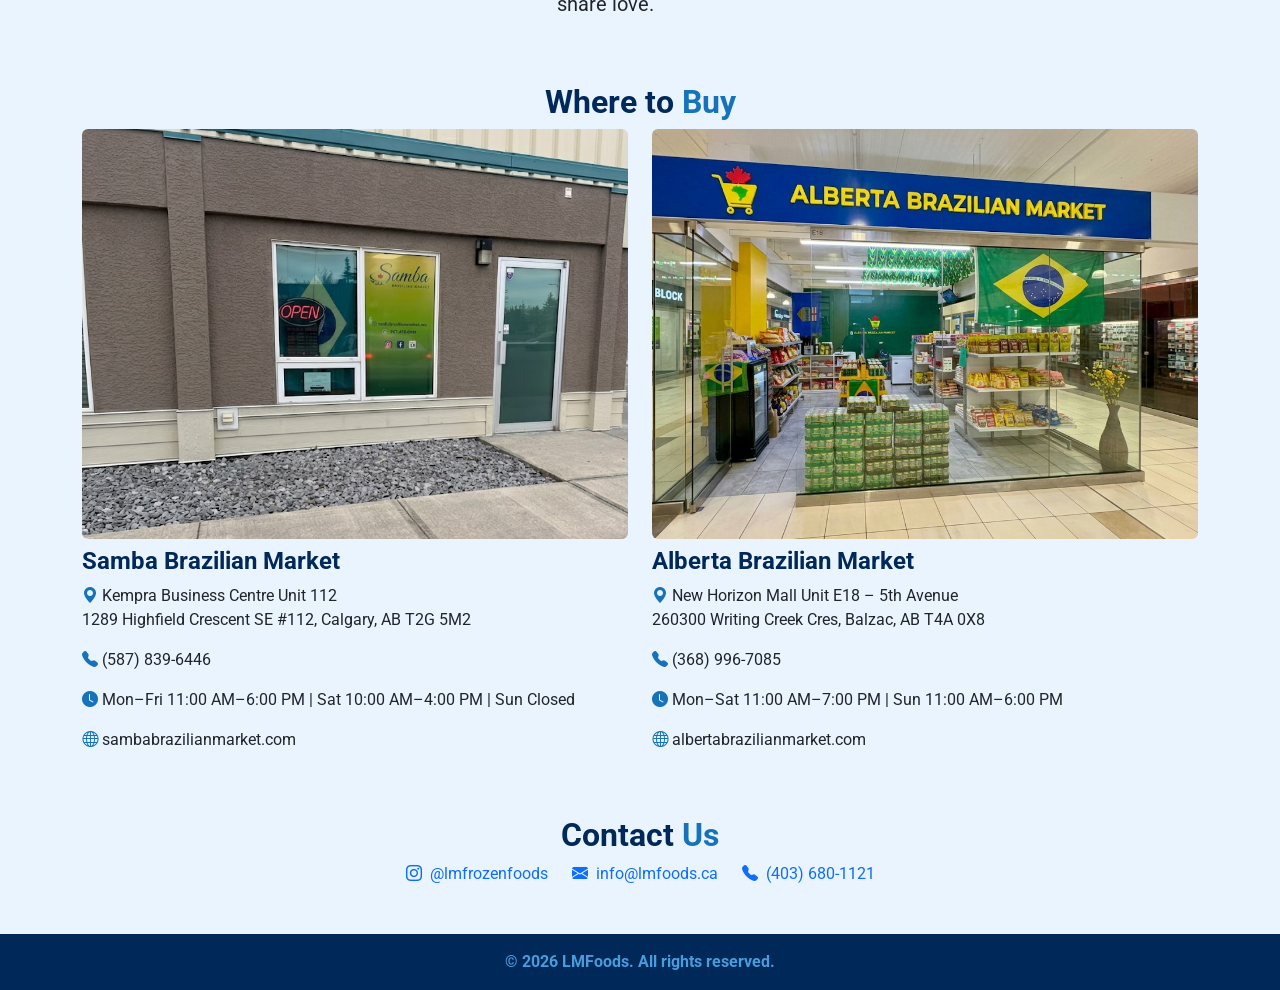
==== commit 455bba57: "destaque receitas" ====
--- a/index.html
+++ b/index.html
@@ -63,7 +63,7 @@
     </header>
 
     <!-- Todas as seções devem estar dentro dessa div com spy para funcionar o destaque da seção na navbar -->
-    <div data-bs-spy="scroll" data-bs-target="cabecalho" data-bs-smooth-scroll="true">
+    <div class="section-blue" data-bs-spy="scroll" data-bs-target="cabecalho" data-bs-smooth-scroll="true">
         <section class="mb-5">
             <!-- Carousel -->
             <div class="carousel slide" data-bs-ride="carousel" id="carousel">
@@ -111,8 +111,9 @@
                 </div>
             </div>
         </section>
-        <section class="pt-3" id="products">
-            <!-- Products -->
+
+        <!-- Products -->
+        <section class="pt-3 section-blue" id="products">
             <div class="container">
                 <div class="row">
                     <h2 class="fw-bold text-colored text-center">Our <span class="text-colored2">Products</span></h2>
@@ -201,17 +202,36 @@
             </div>
         </section>
 
-        <!-- Seção how to use -->
-        <section id="recipes" class="pt-5">
+        <!-- How to -->
+        <section class="py-5" id="recipes">
             <div class="container">
-                <div class="row">
-                    <h2 class="fw-bold text-colored text-center">How to <span class="text-colored2">Enjoy</span></h2>
-                </div>
-                <div class="row">
-                    <p class="fs-5">
-                        Discover delicious recipes and creative ways to enjoy Creamyo. Click <a href="/howtoenjoy/">here</a> to explore.
-                    </p>
-                </div>
+
+                <div class="card border-0 shadow-sm mx-auto text-center hero-card" style="max-width: 900px;">
+                    <div class="card-body p-5">
+
+                        <h2 class="fw-bold text-colored mb-3">
+                            How to Enjoy <span class="text-colored2">Creamyo</span>
+                        </h2>
+
+                        <p class="lead mb-4">
+                            Discover delicious recipes and creative ways to use Creamyo in
+                            pizzas, pastries, sandwiches, desserts, and much more.
+                        </p>
+
+                        <div class="d-flex flex-wrap justify-content-center gap-2 mb-4">
+                            <span class="badge bg-light text-dark p-2">🍕 Pizza</span>
+                            <span class="badge bg-light text-dark p-2">🥐 Pastries</span>
+                            <span class="badge bg-light text-dark p-2">🥪 Sandwiches</span>
+                            <span class="badge bg-light text-dark p-2">🍰 Desserts</span>
+                        </div>
+
+                        <a href="howtoenjoy/" class="btn btn-primary btn-lg px-4">
+                            Explore Ideas
+                        </a>
+
+                    </div>
+                </div>
+
             </div>
         </section>
 
@@ -243,7 +263,7 @@
         </section>
 
         <!-- Seção Buy -->
-        <section id="buy" class="pt-5">
+        <section id="buy" class="pt-5 section-blue">
             <div class="container">
                 <div class="row">
                     <h2 class="fw-bold text-colored text-center">Where to <span class="text-colored2">Buy</span></h2>
@@ -313,7 +333,6 @@
                         <i class="bi bi-telephone-fill me-1"></i>
                         (403) 680-1121
                     </a>
-
                 </div>
             </div>
         </section>
--- a/css/styles.css
+++ b/css/styles.css
@@ -99,6 +99,16 @@
     color: var(--cor-secundaria);
 }
 
+.section-light {
+    background-color: #f8f9fa;
+    /* background-color: #f5f8fc; */
+}
+
+.section-blue {
+    background-color: #eaf4ff;
+    /* background-color: #dfefff; */
+}
+
 @media (max-width: 767px){
     .carousel-item img {
         /* height: 160px; */
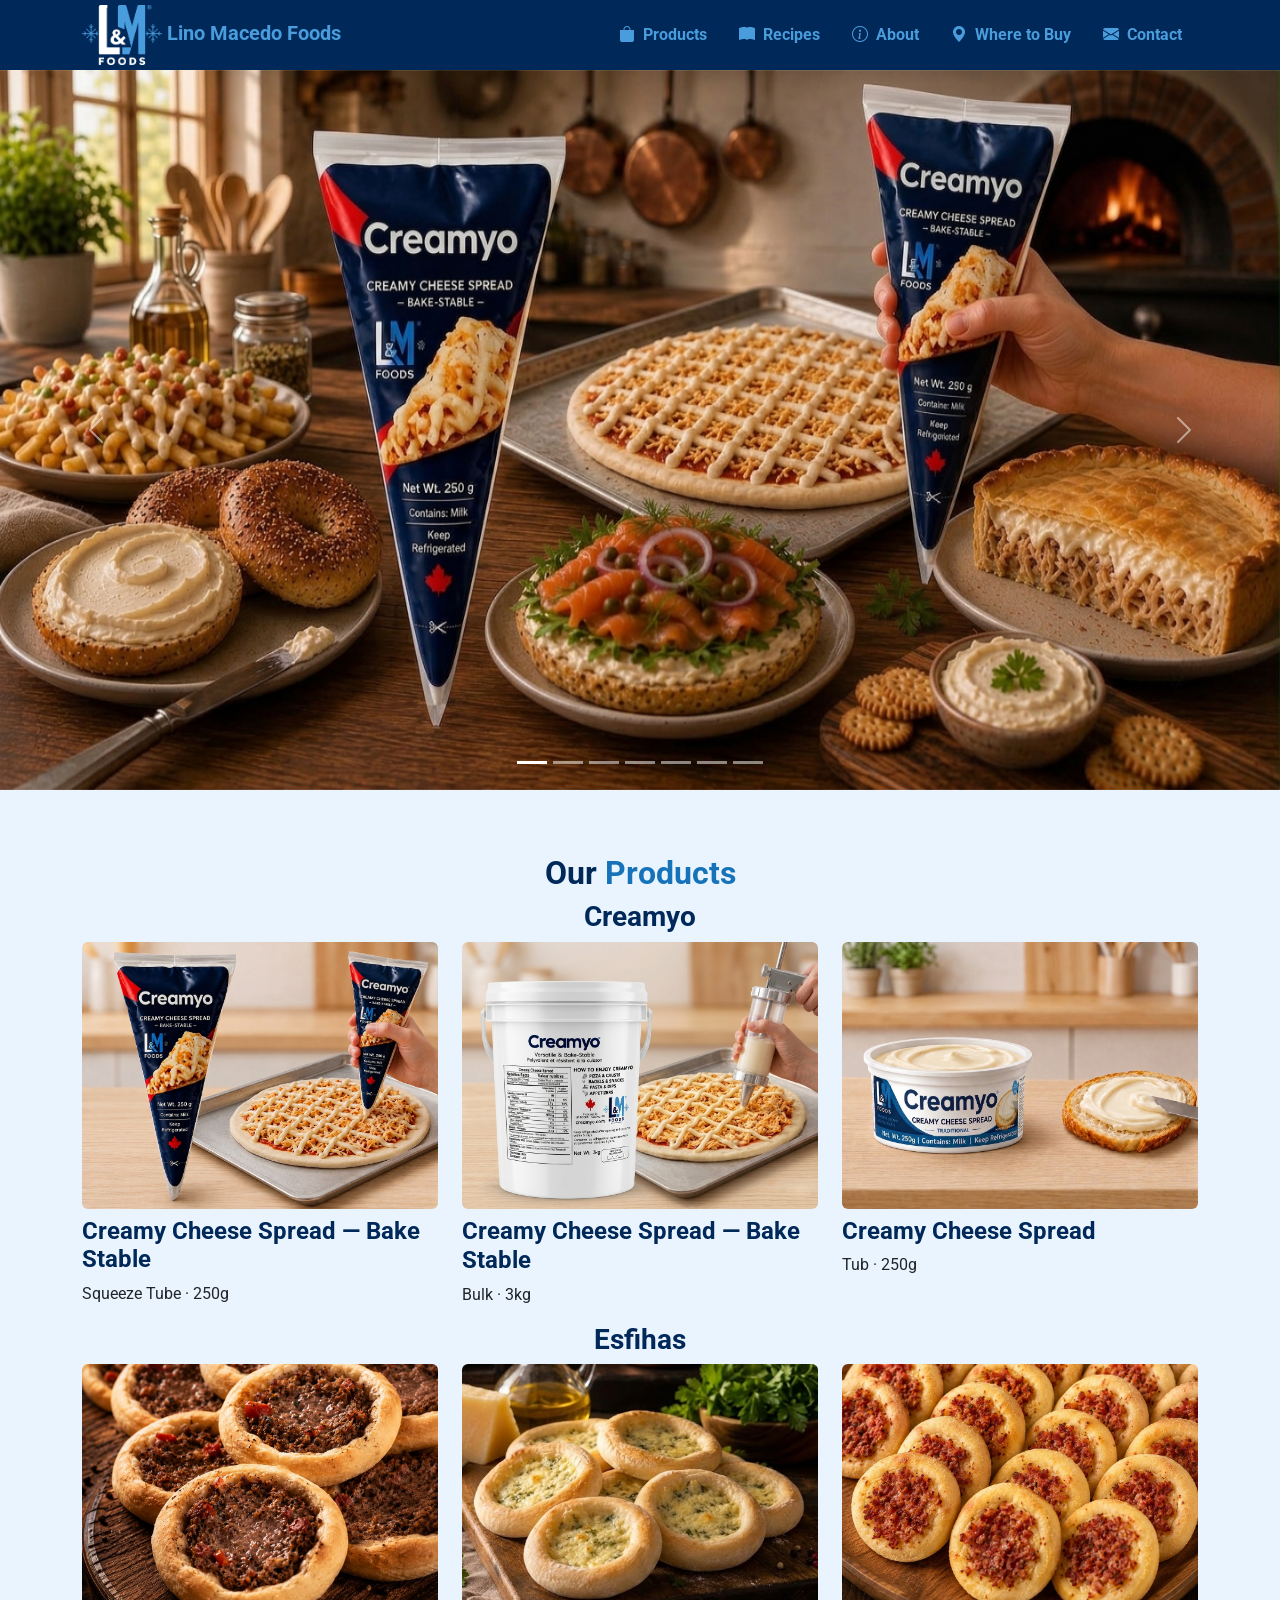
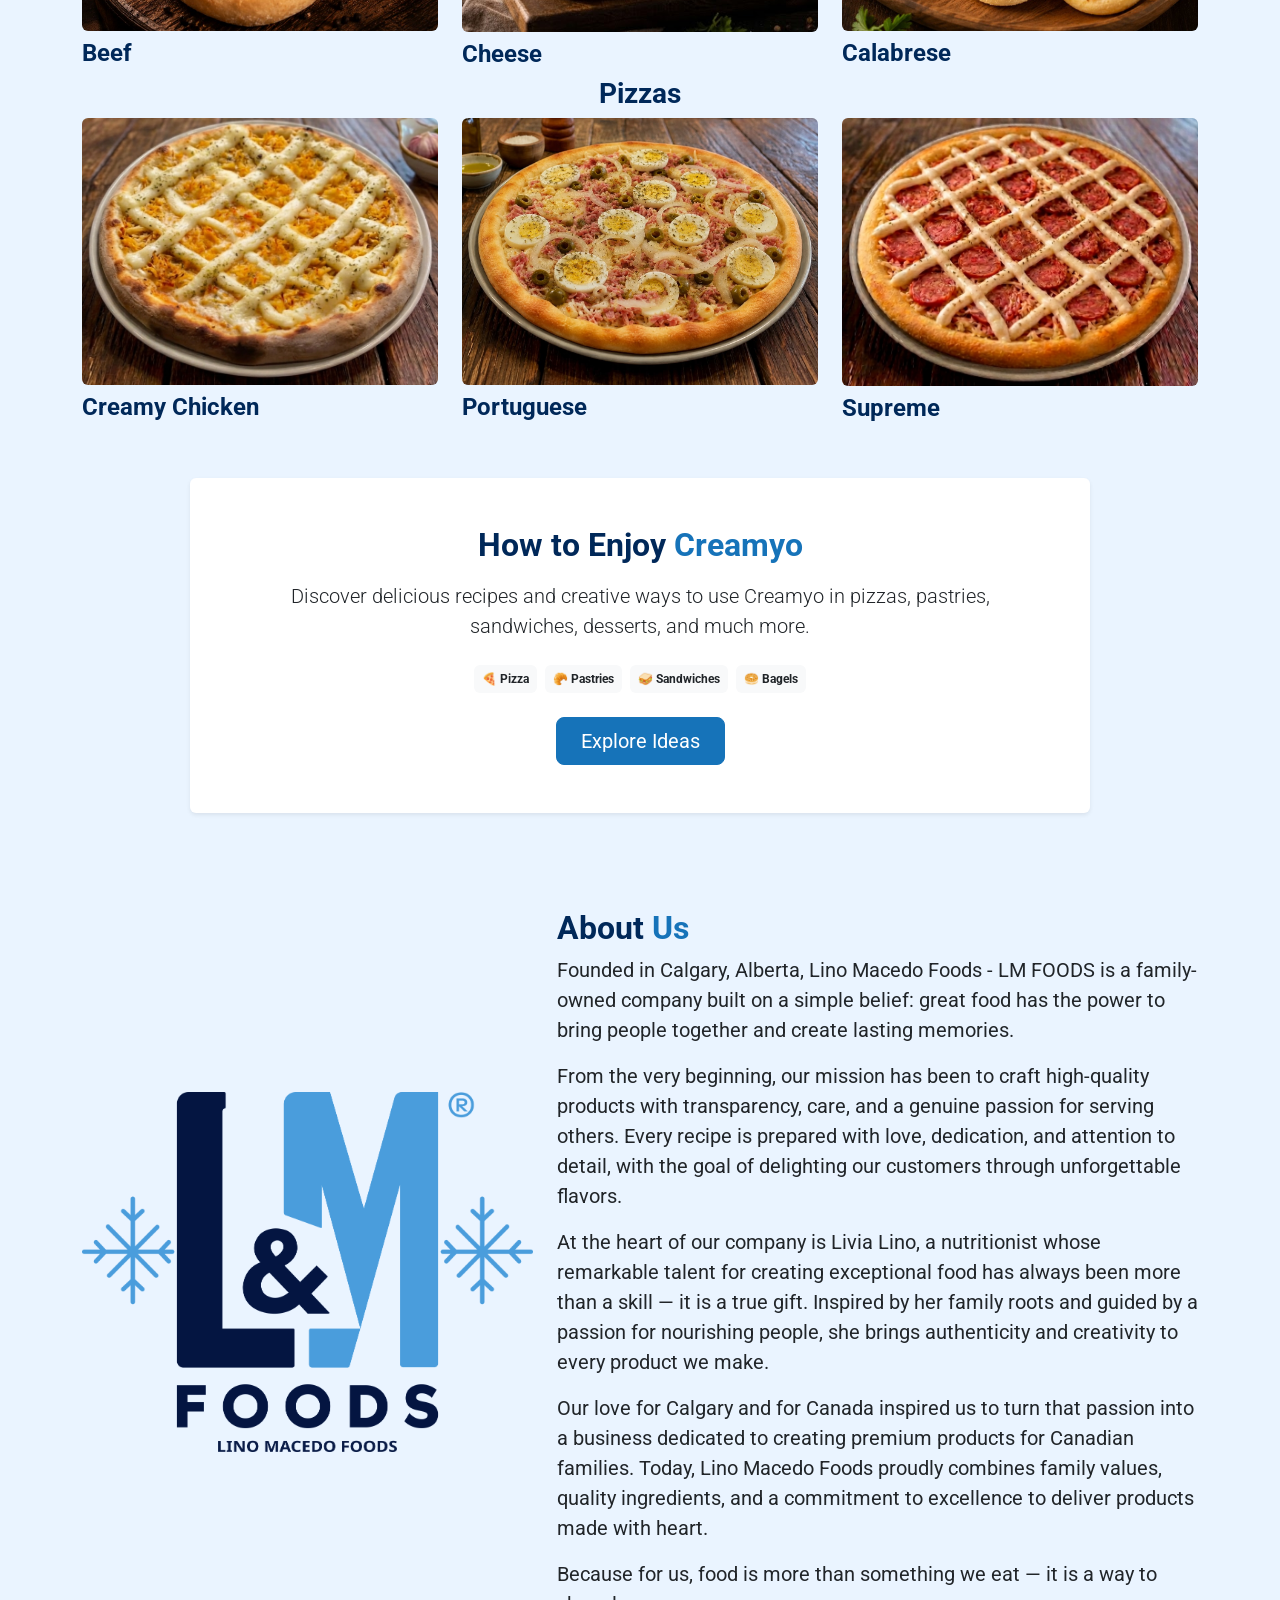
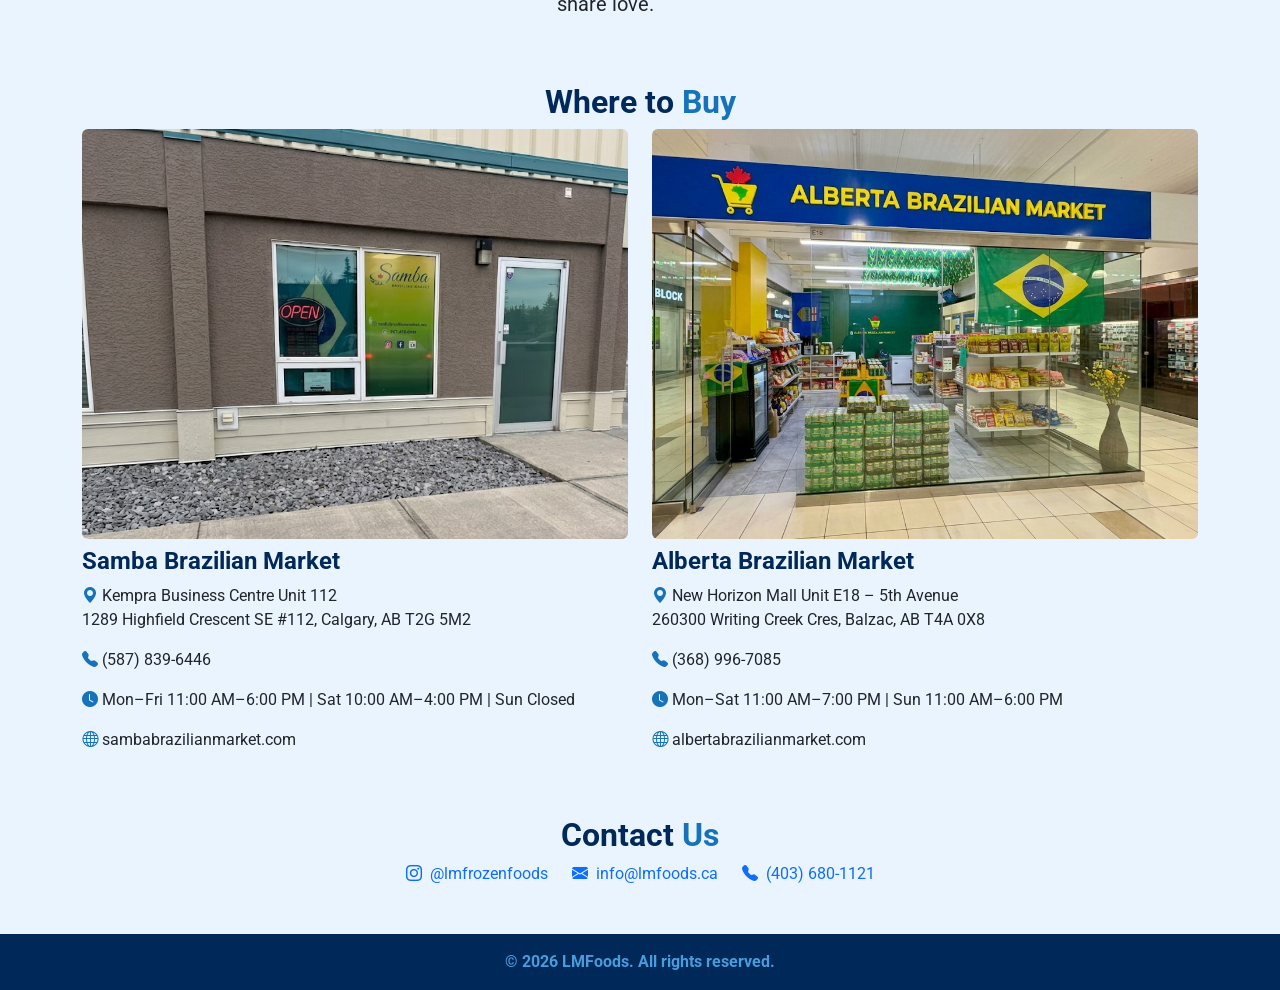
==== commit c91ddadc: "corrigida seção recipes" ====
--- a/index.html
+++ b/index.html
@@ -222,7 +222,7 @@
                             <span class="badge bg-light text-dark p-2">🍕 Pizza</span>
                             <span class="badge bg-light text-dark p-2">🥐 Pastries</span>
                             <span class="badge bg-light text-dark p-2">🥪 Sandwiches</span>
-                            <span class="badge bg-light text-dark p-2">🍰 Desserts</span>
+                            <span class="badge bg-light text-dark p-2">🥯 Bagels</span>
                         </div>
 
                         <a href="howtoenjoy/" class="btn btn-primary btn-lg px-4">
--- a/css/styles.css
+++ b/css/styles.css
@@ -109,6 +109,19 @@
     /* background-color: #dfefff; */
 }
 
+.btn-primary {
+    background-color: var(--cor-secundaria);
+    border-color: var(--cor-secundaria);
+}
+
+.btn-primary:hover,
+.btn-primary:focus,
+.btn-primary:active {
+    background-color: var(--cor-primaria);
+    border-color: var(--cor-primaria);
+    color: #fff; /* garante legibilidade */
+};
+
 @media (max-width: 767px){
     .carousel-item img {
         /* height: 160px; */
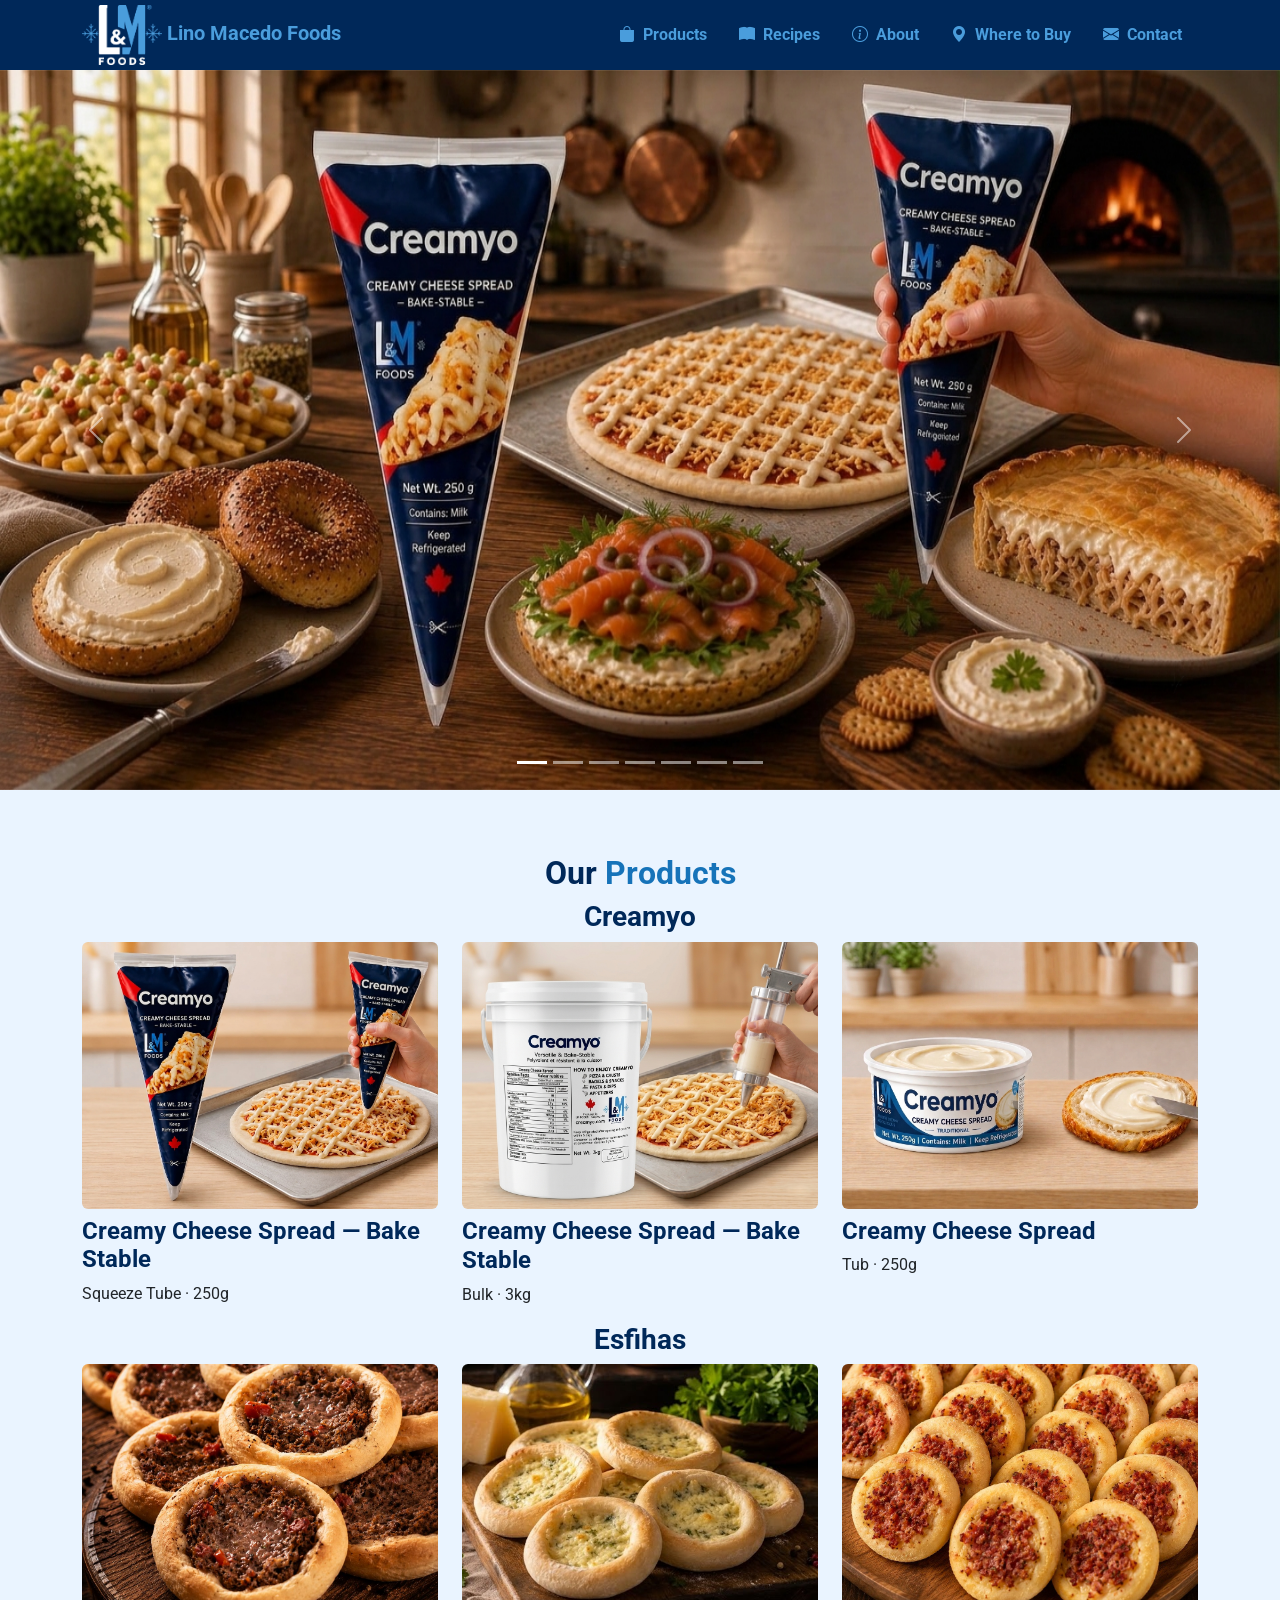
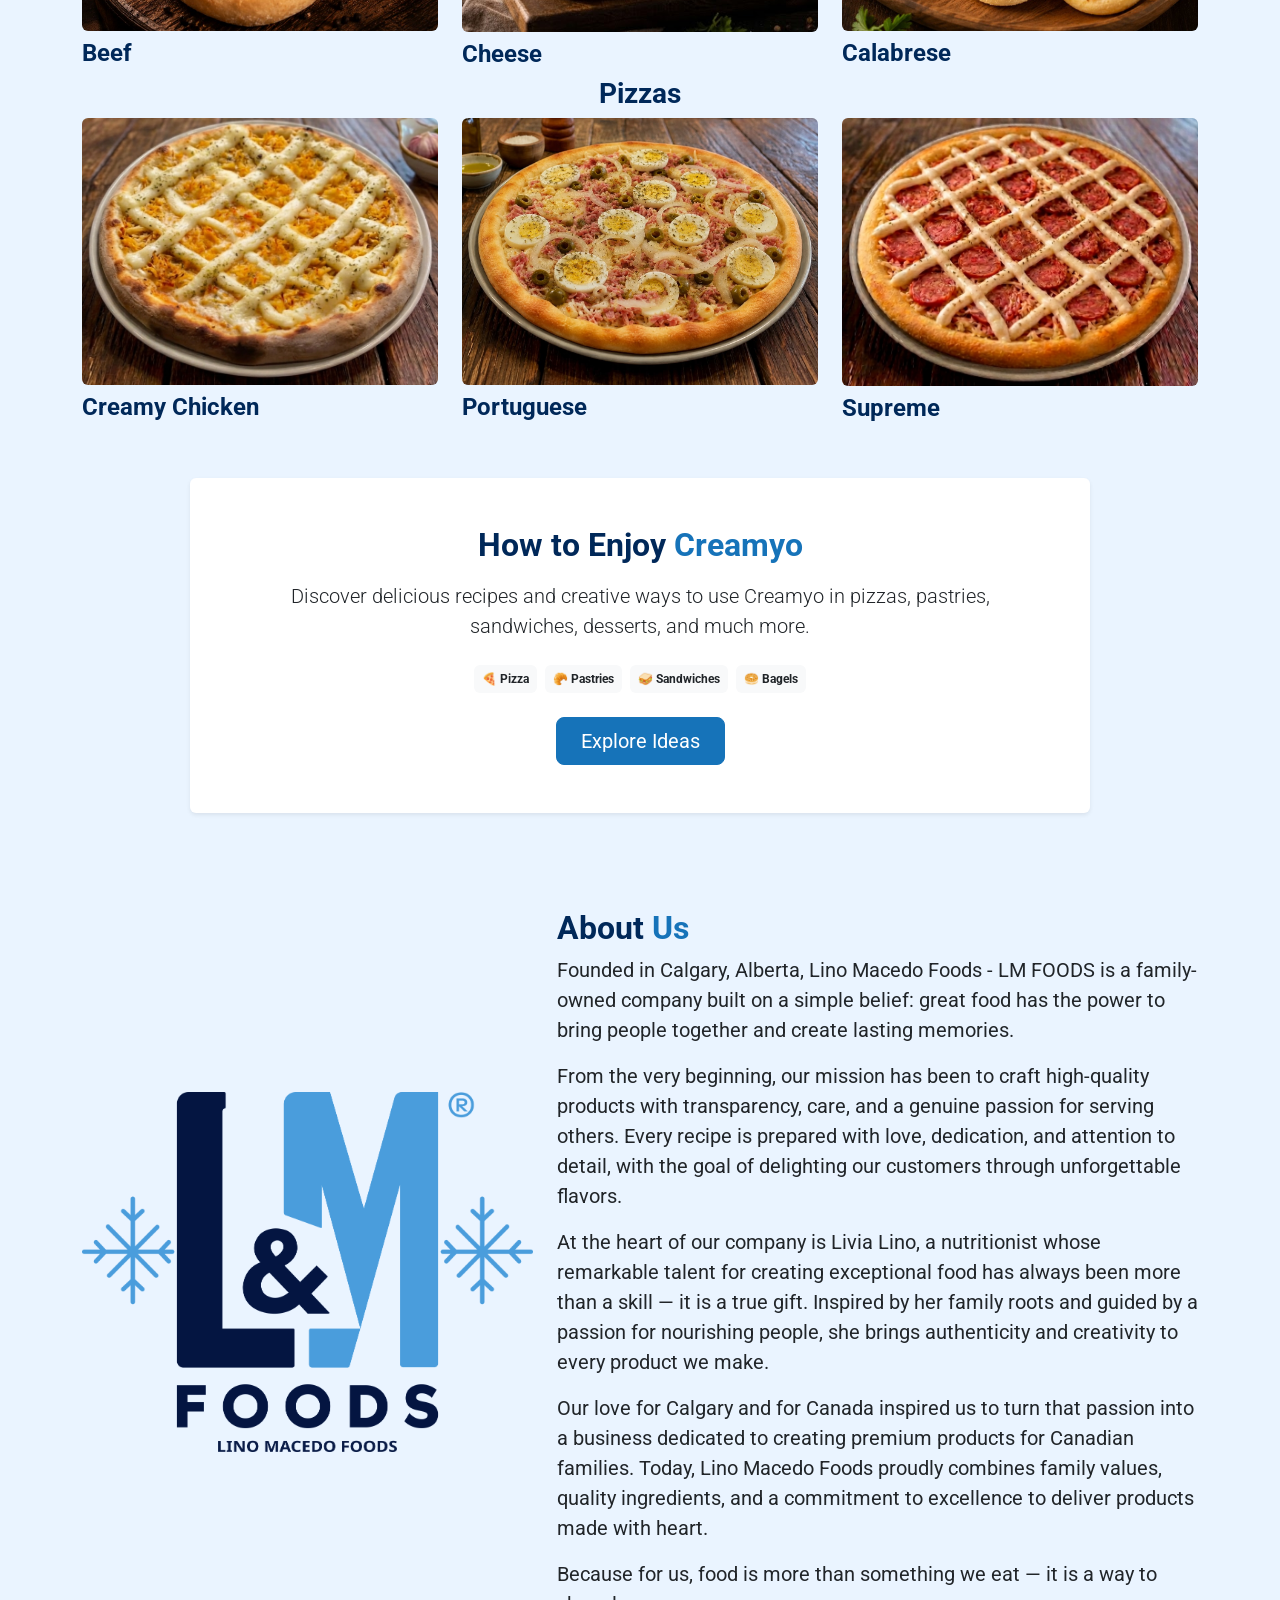
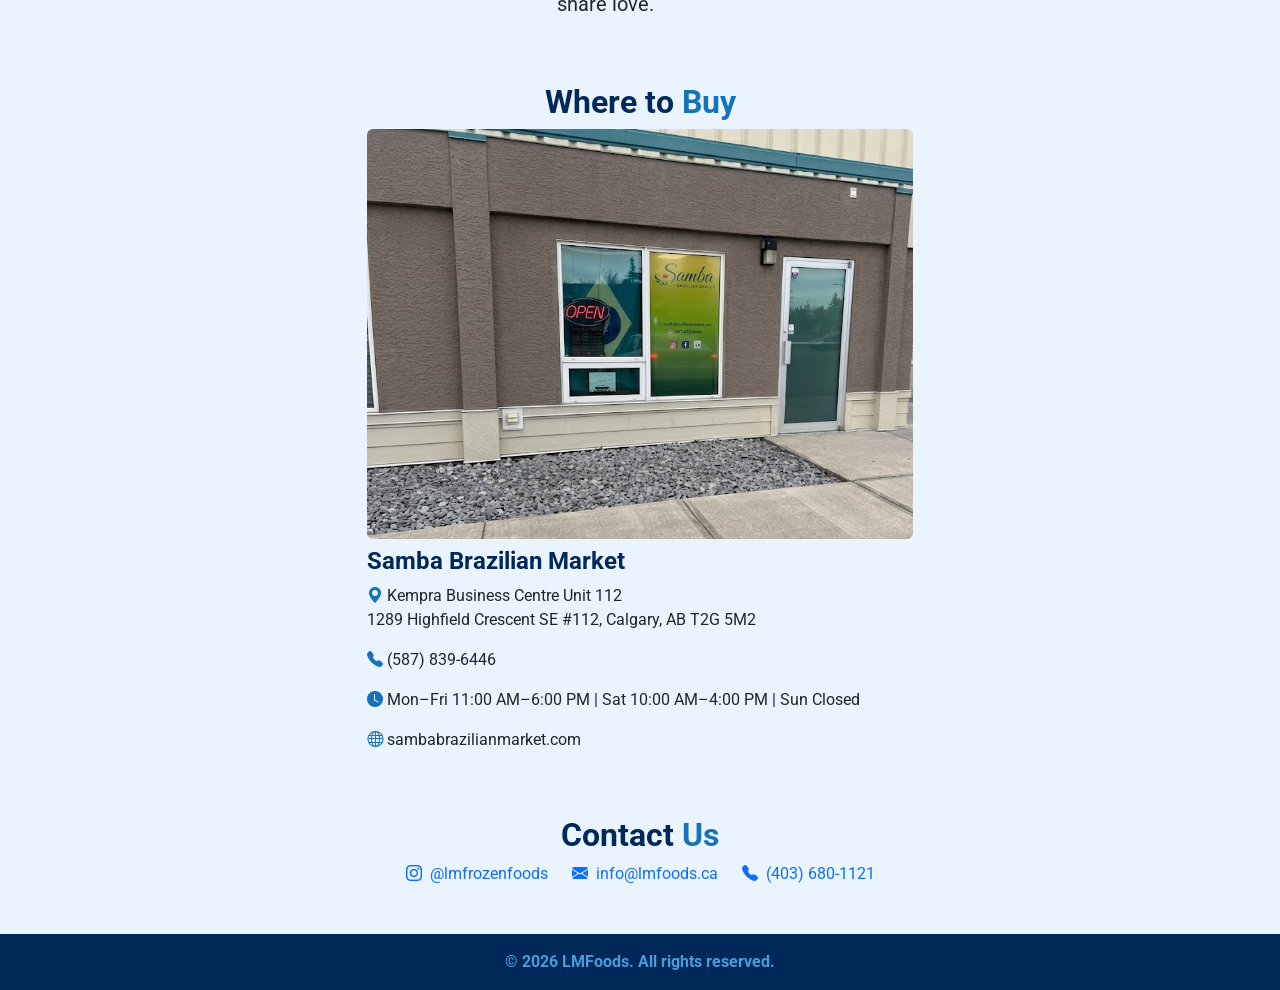
==== commit 35421a15: "remocao alberta brazilian market" ====
--- a/index.html
+++ b/index.html
@@ -269,7 +269,7 @@
                     <h2 class="fw-bold text-colored text-center">Where to <span class="text-colored2">Buy</span></h2>
                 </div>
                 <div class="row mt-6">
-                    <div class="col-md-6">
+                    <div class="col-md-6 mx-auto">
                         <img src="places/samba.jpg" alt="" class="d-block w-100 rounded mb-2">
                         <h3 class="fw-bold text-colored fs-4">
                             <i class="bi"></i>
@@ -288,7 +288,7 @@
                             <i class="bi bi-globe icon-color"></i> sambabrazilianmarket.com
                         </p>
                     </div>
-                    <div class="col-md-6">
+                    <!-- <div class="col-md-6">
                         <img src="places/abm.png"" class="d-block w-100 rounded mb-2">
                         <h3 class="fw-bold text-colored fs-4">
                             <i class="bi"></i>
@@ -307,7 +307,7 @@
                         <p>
                             <i class="bi bi-globe icon-color"></i> albertabrazilianmarket.com
                         </p>
-                    </div>
+                    </div> -->
                 </div>
             </div>
         </section>
--- a/css/styles.css
+++ b/css/styles.css
@@ -120,7 +120,7 @@
     background-color: var(--cor-primaria);
     border-color: var(--cor-primaria);
     color: #fff; /* garante legibilidade */
-};
+}
 
 @media (max-width: 767px){
     .carousel-item img {
